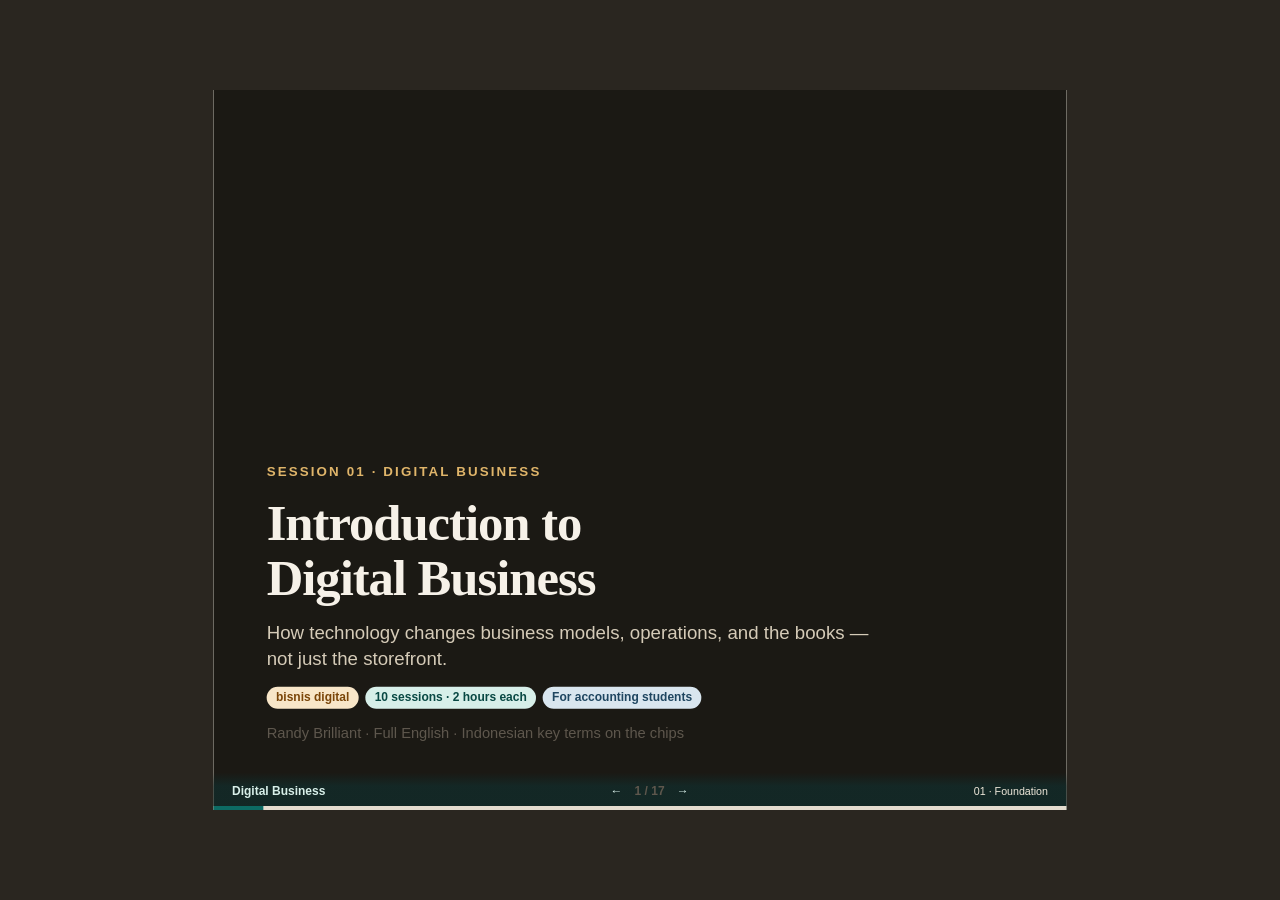
==== sessions/01.html @ 6e8f0477 "Add remaining course decks for sessions 01-02 and 04-10 Complete 15–17 slide decks with accounting a" ====
<!DOCTYPE html>
<html lang="en">
<head>
  <meta charset="utf-8">
  <meta name="viewport" content="width=device-width, initial-scale=1">
  <title>Session 01 — Introduction to Digital Business</title>
  <link rel="icon" href="../assets/img/mark.svg" type="image/svg+xml">
  <link rel="stylesheet" href="../assets/css/deck.css">
</head>
<body class="deck-body" data-deck-title="Session 01 — Introduction">
  <div class="viewport">
    <div class="stage" role="main">

      <section class="slide slide-title ink is-active" id="slide-1">
        <div class="slide-inner">
          <p class="kicker">Session 01 · Digital Business</p>
          <h1>Introduction to<br>Digital Business</h1>
          <p class="lede">How technology changes business models, operations, and the books — not just the storefront.</p>
          <div class="chips">
            <span class="chip amber">bisnis digital</span>
            <span class="chip">10 sessions · 2 hours each</span>
            <span class="chip navy">For accounting students</span>
          </div>
          <p class="meta">Randy Brilliant · Full English · Indonesian key terms on the chips</p>
        </div>
        <aside class="notes">Open by asking who already helps a family shop with Shopee or QRIS. This course is not a coding class. We will keep asking: what is the journal, the tax file, the control? Five agenda topics this time — the old deck promised five and taught two.</aside>
      </section>

      <section class="slide" id="slide-2">
        <div class="slide-inner">
          <p class="kicker">Agenda · all five topics</p>
          <h2>What we will actually cover</h2>
          <div class="agenda">
            <div class="agenda-item"><span class="n">01</span><div><h3>What is digital business?</h3><p>More than a website: how value is created, delivered, and captured.</p></div></div>
            <div class="agenda-item"><span class="n">02</span><div><h3>Transformation framework</h3><p>People, process, technology, data — and where pembukuan sits.</p></div></div>
            <div class="agenda-item"><span class="n">03</span><div><h3>Traditional vs digital</h3><p>Marketing, sales, payment, records, customers, scale.</p></div></div>
            <div class="agenda-item"><span class="n">04</span><div><h3>The digital ecosystem</h3><p>Platforms, payments, logistics, cloud accounting, tax rails.</p></div></div>
            <div class="agenda-item"><span class="n">05</span><div><h3>Indonesia cases</h3><p>Updated ownership and IPO facts — no stale 2024 labels.</p></div></div>
            <div class="agenda-item"><span class="n">06</span><div><h3>Studio</h3><p><span class="timer-hint">15 min</span> Walk three Medan businesses: digital, hybrid, analog.</p></div></div>
          </div>
        </div>
        <aside class="notes">Point at the five promised topics. Studio is 15 minutes near the end. Learning outcome: define digital business in one sentence a partner at a KAP would accept.</aside>
      </section>

      <section class="slide" id="slide-3">
        <div class="slide-inner">
          <p class="kicker">01 · Definition</p>
          <h2>What is digital business?</h2>
          <p class="lede">Any organisation that uses digital technologies as core infrastructure to create, deliver, and capture value — not as a brochure on the side.</p>
          <div class="grid grid-2">
            <div class="card"><p class="label">It is</p><ul class="list"><li>Internet and platforms as the operating system</li><li>Data used to decide, not only to decorate a report</li><li>Processes that can run without a person retyping them</li><li>Reach that is not limited by one street</li></ul></div>
            <div class="card"><p class="label">It is not</p><ul class="list"><li>A Facebook page bolted onto an analog shop</li><li>Buying software and never changing the process</li><li>Moving paper PDFs into a shared drive</li><li>A cost centre IT “handles later”</li></ul></div>
          </div>
        </div>
        <aside class="notes">Have a student try a definition. Kill ‘we have Wi-Fi so we are digital’. Create / deliver / capture is the strategy sentence they will reuse in Session 08.</aside>
      </section>

      <section class="slide" id="slide-4">
        <div class="slide-inner">
          <p class="kicker">01 · Accounting view</p>
          <h2>The same firm, a different ledger</h2>
          <div class="grid grid-3">
            <div class="card"><p class="label">Revenue</p><h3>When is it earned?</h3><p>Marketplace payouts, vouchers, delivery fees, gift cards. PSAK 72 will haunt Sessions 02 and 08.</p></div>
            <div class="card"><p class="label">Cost</p><h3>What is the real take-rate?</h3><p>Ads, MDR, commission, free shipping you actually fund, returns.</p></div>
            <div class="card"><p class="label">Control</p><h3>Who can change the number?</h3><p>Admin rights on Shopee, Jurnal, and the bank app are an internal-control topic.</p></div>
          </div>
          <div class="chips">
            <span class="chip">PSAK 72</span>
            <span class="chip amber">pembukuan</span>
            <span class="chip navy">pengendalian internal</span>
            <span class="chip">MDR</span>
          </div>
        </div>
        <aside class="notes">This is why the course sits in an accounting programme. Digital business without controls is just a faster way to lose cash.</aside>
      </section>

      <section class="slide" id="slide-5">
        <div class="slide-inner">
          <p class="kicker">02 · Framework</p>
          <h2>Four levers of transformation</h2>
          <div class="grid grid-4">
            <div class="card"><p class="label">People</p><h3>Who works how</h3><p>Owner, barista, admin, accountant. New roles: community, ads, reconciliation.</p></div>
            <div class="card"><p class="label">Process</p><h3>Order to cash</h3><p>From “write it in a book” to order → pick → pay → settle → recognise.</p></div>
            <div class="card"><p class="label">Technology</p><h3>The stack</h3><p>WhatsApp, marketplace, QRIS, cloud books (Jurnal, Accurate), POS.</p></div>
            <div class="card"><p class="label">Data</p><h3>Evidence</h3><p>Sales by SKU, unpaid settlements, ad spend, tax invoices in Coretax.</p></div>
          </div>
          <div class="callout">If you change only technology, you have bought software. Transformation is when the other three levers move with it.</div>
        </div>
        <aside class="notes">Draw a 2×2 if the room is sleepy. Order-to-cash is the process they already know from intro accounting. Coretax is DJP’s core tax system — e-Faktur now lives there, not as a forever-separate app.</aside>
      </section>

      <section class="slide" id="slide-6">
        <div class="slide-inner">
          <p class="kicker">02 · Where finance sits</p>
          <h2>Cloud accounting is not optional décor</h2>
          <div class="grid grid-2">
            <div class="card">
              <p class="label">Order-to-cash</p>
              <p>Marketplace or QRIS sale → settlement file → bank → revenue and fees. Someone must match all four.</p>
            </div>
            <div class="card">
              <p class="label">Procure-to-pay</p>
              <p>Supplier on WhatsApp → PO or chat trail → goods in → e-Faktur masukan → payment. Missing any step and PPN credit dies.</p>
            </div>
          </div>
          <div class="chips">
            <span class="chip">Jurnal</span>
            <span class="chip">Accurate</span>
            <span class="chip amber">e-Faktur</span>
            <span class="chip navy">Coretax DJP</span>
            <span class="chip">rekonsiliasi</span>
          </div>
        </div>
        <aside class="notes">Name Jurnal and Accurate as the local cloud-accounting pair students will meet at internships. Do not demo logins — classroom Wi-Fi. Stress matching settlement files.</aside>
      </section>

      <section class="slide" id="slide-7">
        <div class="slide-inner">
          <p class="kicker">03 · Comparison</p>
          <h2>Traditional vs digital operations</h2>
          <table class="data">
            <thead>
              <tr><th></th><th>Traditional</th><th>Digital</th></tr>
            </thead>
            <tbody>
              <tr><td>Marketing</td><td>Brochures, radio, outdoor</td><td>Targeted ads, content, search</td></tr>
              <tr><td>Sales</td><td>One counter, one city</td><td>Marketplace, social commerce, D2C site</td></tr>
              <tr><td>Payment</td><td>Cash, transfer, maybe ED</td><td>QRIS, e-wallet, VA, BNPL, cards</td></tr>
              <tr><td>Records</td><td>Buku kas, delayed close</td><td>POS + cloud books, daily close</td></tr>
              <tr><td>Customer</td><td>Walk-in, memory</td><td>CRM, reviews, broadcast lists</td></tr>
              <tr><td>Scale</td><td>Limited by floor space</td><td>Limited by operations and cash</td></tr>
            </tbody>
          </table>
        </div>
        <aside class="notes">Last row is the trap: digital scale is not infinite. Warehouses, returns, and working capital still exist. Accountants get paid to say that out loud.</aside>
      </section>

      <section class="slide" id="slide-8">
        <div class="slide-inner">
          <p class="kicker">04 · Ecosystem</p>
          <h2>The stack around an Indonesian firm</h2>
          <div class="grid grid-3">
            <div class="card"><p class="label">Demand</p><p>Search, social, marketplaces, WhatsApp. Shopee, Tokopedia (TikTok-controlled), TikTok Shop, Instagram.</p></div>
            <div class="card"><p class="label">Fulfilment</p><p>JNE, SiCepat, GoSend, in-house ojek. Late delivery is a refund and a review.</p></div>
            <div class="card"><p class="label">Money</p><p>QRIS, GoPay, OVO, Dana, ShopeePay, VA, Midtrans / Xendit.</p></div>
            <div class="card"><p class="label">Books</p><p>Jurnal, Accurate, spreadsheet plus bank. The spreadsheet is a system until it is not.</p></div>
            <div class="card"><p class="label">Tax</p><p>Coretax DJP, e-Faktur, e-Bupot, PPN and PPh on marketplace activity.</p></div>
            <div class="card"><p class="label">Trust</p><p>Reviews, ODOL-free claims, original-goods badges — and the audit trail behind them.</p></div>
          </div>
        </div>
        <aside class="notes">Tokopedia: TikTok completed a deal for 75.01% on 31 Jan 2024; GoTo kept 24.99% (Reuters / GoTo disclosure). Say it once; Session 02 repeats it.</aside>
      </section>

      <section class="slide" id="slide-9">
        <div class="slide-inner">
          <p class="kicker">05 · Indonesia</p>
          <h2>Facts we will keep honest</h2>
          <table class="data">
            <thead>
              <tr><th>Claim you may have heard</th><th>What we will say instead</th></tr>
            </thead>
            <tbody>
              <tr><td>Tokopedia is a GoTo company</td><td>TikTok / ByteDance has been the controlling shareholder since early 2024; GoTo is a minority holder.</td></tr>
              <tr><td>Bukalapak is a top physical marketplace</td><td>It closed physical-goods marketplace operations in early 2025 and leaned into virtual products and Mitra.</td></tr>
              <tr><td>Bukalapak was the first tech firm on IDX</td><td>It was the first Indonesian <em>unicorn</em> to IPO on IDX (Aug 2021) — not the first technology listing.</td></tr>
              <tr><td>Only 13% of SMEs are digital</td><td>That figure is stale. Digital presence is now widespread; depth of use (books, tax, margin) is the real gap.</td></tr>
            </tbody>
          </table>
          <p class="source">Sources: Reuters 31 Jan 2024 (Tokopedia); Reuters / Jakarta Post Jan 2025 (Bukalapak marketplace); IDX / contemporary IPO coverage 2021 (BUKA as first unicorn listing).</p>
        </div>
        <aside class="notes">This slide is the honesty contract for the course. If a number cannot be sourced, we drop it. 13% SME stat is retired. Mitra ‘30 million’ is retired — last widely published company figure was far lower and dated.</aside>
      </section>

      <section class="slide" id="slide-10">
        <div class="slide-inner">
          <p class="kicker">05 · Cases</p>
          <h2>Three shapes of “gone digital”</h2>
          <div class="grid grid-3">
            <div class="card"><p class="label">Platform native</p><h3>Shopee / TikTok Shop seller</h3><p>Demand lives on someone else’s app. Your P&amp;L is GMV minus take-rate, ads, and returns.</p></div>
            <div class="card"><p class="label">Hybrid UMKM</p><h3>Warung + QRIS + WA</h3><p>Still a physical room. Digital is payment, catalogue, and a broadcast list. Books often lag.</p></div>
            <div class="card"><p class="label">Digital product</p><h3>Course, SaaS, voucher</h3><p>No warehouse. Revenue recognition and refunds become the hard problem.</p></div>
          </div>
          <div class="callout amber">Kopi Kenangan and Erigo are useful stories of scale. We will not recite unverified revenue or valuation figures in this room.</div>
        </div>
        <aside class="notes">Old deck quoted Erigo Rp 300B and Kopi Kenangan as a $1B unicorn without sources we trust for 2026. Directional stories only.</aside>
      </section>

      <section class="slide" id="slide-11">
        <div class="slide-inner">
          <p class="kicker">Worked example</p>
          <h2>Warung Sari, Helvetia</h2>
          <p class="lede">Fictional neighbourhood shop. Cash tin last year. This year: QRIS, WhatsApp catalogue, one Shopee listing for parcels.</p>
          <div class="grid grid-2">
            <div class="card">
              <p class="label">What changed</p>
              <ul class="list">
                <li>Sales no longer equal cash in the tin</li>
                <li>QRIS settles T+1 / T+2, minus MDR</li>
                <li>Shopee pays net of commission and ads</li>
                <li>The owner still buys stock in cash at the pasar</li>
              </ul>
            </div>
            <div class="card">
              <p class="label">What the student must build</p>
              <ul class="list">
                <li>A daily sales journal that is not “cash received”</li>
                <li>A receivable for unsettled QRIS and Shopee</li>
                <li>Fee accounts, not netted silently into sales</li>
                <li>A closing habit: bank + platform + buku</li>
              </ul>
            </div>
          </div>
        </div>
        <aside class="notes">Teaching fiction. Helvetia is a real Medan district so it feels local. This example returns in Sessions 06 and 09.</aside>
      </section>

      <section class="slide" id="slide-12">
        <div class="slide-inner">
          <p class="kicker">Chart of accounts sketch</p>
          <h2>New lines a digital UMKM needs</h2>
          <table class="data">
            <thead>
              <tr><th>Account</th><th>Why it appears</th></tr>
            </thead>
            <tbody>
              <tr><td>Marketplace receivable</td><td>Sales that have not settled</td></tr>
              <tr><td>QRIS / e-wallet receivable</td><td>Same idea, different rail</td></tr>
              <tr><td>Platform commission expense</td><td>Take-rate you can audit</td></tr>
              <tr><td>Payment MDR / gateway fee</td><td>QRIS and Midtrans are not free</td></tr>
              <tr><td>Advertising &amp; boost</td><td>Shopee Ads, Meta, Google</td></tr>
              <tr><td>Prepaid ad credit</td><td>Top-ups not yet served</td></tr>
              <tr><td>Customer refunds / returns</td><td>Contra-revenue or expense — pick a policy</td></tr>
            </tbody>
          </table>
        </div>
        <aside class="notes">They do not need a full COA. They need to stop stuffing everything into ‘lain-lain’. Policy for refunds: be consistent.</aside>
      </section>

      <section class="slide" id="slide-13">
        <div class="slide-inner">
          <p class="kicker">Risks you will meet</p>
          <h2>Cyber, fraud, and fat-finger admin</h2>
          <div class="grid grid-3">
            <div class="card"><p class="label">Access</p><p>One owner password on Shopee, bank, and Gmail. A staffer leaves and still has OTP.</p></div>
            <div class="card"><p class="label">Fraud</p><p>Fake buyer, ATO on the ads account, supplier who never ships. Digital fraud is still fraud.</p></div>
            <div class="card"><p class="label">Tax</p><p>Marketplace withholding does not mean the seller’s PPh/PPN file is done.</p></div>
          </div>
          <div class="callout">Internal control for a two-person shop: separate the person who posts the listing from the person who can withdraw to a personal account, if you can. If you cannot, review the bank every day.</div>
        </div>
        <aside class="notes">Keep it concrete. OTP sharing is the case they recognise. Preview Session 05 fraud analytics without promising software.</aside>
      </section>

      <section class="slide" id="slide-14">
        <div class="slide-inner">
          <p class="kicker">Studio</p>
          <h2>Three shops on one street</h2>
          <p><span class="timer-hint">15 minutes · pairs</span></p>
          <div class="grid grid-3">
            <div class="card"><p class="label">A · Analog</p><p>Cash only, no listing, books in a notebook. What digital step would you force first — and what account appears?</p></div>
            <div class="card"><p class="label">B · Hybrid</p><p>QRIS + WhatsApp, no marketplace. Where does revenue recognition go wrong at month-end?</p></div>
            <div class="card"><p class="label">C · Platform</p><p>Sells only on Shopee. What number on the seller dashboard is not revenue?</p></div>
          </div>
          <div class="callout amber">Write six lines per shop. We will hear three pairs, ninety seconds each.</div>
        </div>
        <aside class="notes">Timer visible. Ban generic ‘they should use social media’. Demand an account name. Hear analog, hybrid, platform — one each.</aside>
      </section>

      <section class="slide" id="slide-15">
        <div class="slide-inner">
          <p class="kicker">Quick check</p>
          <h2>Which statement is true?</h2>
          <div class="grid grid-2">
            <div class="card"><p class="label">A</p><p>A business is digital once it has a website, even if orders are only taken on paper.</p></div>
            <div class="card"><p class="label">B</p><p>Digital business uses technology as core infrastructure to create, deliver, and capture value.</p></div>
            <div class="card"><p class="label">C</p><p>Marketplace GMV is always the seller’s revenue under PSAK 72.</p></div>
            <div class="card"><p class="label">D</p><p>QRIS is legally mandatory for every Indonesian merchant, including a cash-only warung.</p></div>
          </div>
          <p class="source">Correct: B. C is false (principal vs agent). D overstates the rule — QRIS is the national standard for QR payments, not a duty for every stall to accept QR.</p>
        </div>
        <aside class="notes">Hands up. Then reveal B. Park C for Session 02 and D for Session 06 so they stay hungry.</aside>
      </section>

      <section class="slide" id="slide-16">
        <div class="slide-inner">
          <p class="kicker">Recap</p>
          <h2>Keep these four</h2>
          <div class="grid grid-2">
            <div class="card"><p class="label">01</p><h3>Digital = core, not channel</h3><p>If the process and the books do not change, you bought a tool.</p></div>
            <div class="card"><p class="label">02</p><h3>Four levers</h3><p>People, process, technology, data. Finance lives in all four.</p></div>
            <div class="card"><p class="label">03</p><h3>Ecosystem is a stack</h3><p>Demand, fulfilment, money, books, tax. Fees hide between them.</p></div>
            <div class="card"><p class="label">04</p><h3>Facts age</h3><p>Ownership, listings, and SME stats move. We will source or drop them.</p></div>
          </div>
        </div>
        <aside class="notes">Tight close. Assignment next.</aside>
      </section>

      <section class="slide" id="slide-17">
        <div class="slide-inner">
          <p class="kicker">Take home</p>
          <h2>Assignment</h2>
          <div class="card">
            <p>Walk three real businesses in Medan (or your hometown). One mostly analog, one hybrid, one clearly digital. One page table:</p>
            <ul class="list">
              <li>How they get customers, take payment, and keep records</li>
              <li>Which of the four levers has moved — and which has not</li>
              <li>Two new ledger accounts you would add if you were their bookkeeper</li>
              <li>One risk (access, fraud, or tax) you would put in a management letter</li>
            </ul>
          </div>
          <div class="callout amber">Next — <strong>Session 02 E-Commerce Models &amp; Platforms</strong>: B2C to D2C, how platforms earn, Indonesia’s map with current ownership, and PSAK 72 gross vs net.</div>
        </div>
        <aside class="notes">Due next meeting. No need for interviews if observation is enough. Dismiss.</aside>
      </section>

      <footer class="chrome">
        <a href="../index.html">Digital Business</a>
        <div class="chrome-mid">
          <button type="button" data-prev aria-label="Previous slide">←</button>
          <span data-counter>1 / 17</span>
          <button type="button" data-next aria-label="Next slide">→</button>
        </div>
        <span>01 · Foundation</span>
      </footer>
      <div class="progress" aria-hidden="true"><span></span></div>
    </div>
  </div>

  <div class="help" role="dialog" aria-label="Keyboard shortcuts">
    <div class="help-card">
      <h2>Shortcuts</h2>
      <table>
        <tr><td>← → Space</td><td>Previous / next</td></tr>
        <tr><td>Home / End</td><td>First / last slide</td></tr>
        <tr><td>O</td><td>Overview grid</td></tr>
        <tr><td>F</td><td>Fullscreen</td></tr>
        <tr><td>S</td><td>Presenter notes + timer</td></tr>
        <tr><td>?</td><td>This help</td></tr>
      </table>
    </div>
  </div>
  <script src="../assets/js/engine.js"></script>
</body>
</html>
---- assets/css/deck.css ----
@font-face {
  font-family: "Source Serif 4";
  font-style: normal;
  font-weight: 400 700;
  font-display: swap;
  src: url("../fonts/source-serif-4-latin-ext.woff2") format("woff2");
  unicode-range: U+0100-02BA, U+02BD-02C5, U+02C7-02CC, U+02CE-02D7, U+02DD-02FF, U+0304, U+0308, U+0329, U+1D00-1DBF, U+1E00-1E9F, U+1EF2-1EFF, U+2020, U+20A0-20AB, U+20AD-20C0, U+2113, U+2C60-2C7F, U+A720-A7FF;
}
@font-face {
  font-family: "Source Serif 4";
  font-style: normal;
  font-weight: 400 700;
  font-display: swap;
  src: url("../fonts/source-serif-4-latin.woff2") format("woff2");
  unicode-range: U+0000-00FF, U+0131, U+0152-0153, U+02BB-02BC, U+02C6, U+02DA, U+02DC, U+0304, U+0308, U+0329, U+2000-206F, U+20AC, U+2122, U+2191, U+2193, U+2212, U+2215, U+FEFF, U+FFFD;
}
@font-face {
  font-family: "Source Sans 3";
  font-style: normal;
  font-weight: 400 700;
  font-display: swap;
  src: url("../fonts/source-sans-3-latin-ext.woff2") format("woff2");
  unicode-range: U+0100-02BA, U+02BD-02C5, U+02C7-02CC, U+02CE-02D7, U+02DD-02FF, U+0304, U+0308, U+0329, U+1D00-1DBF, U+1E00-1E9F, U+1EF2-1EFF, U+2020, U+20A0-20AB, U+20AD-20C0, U+2113, U+2C60-2C7F, U+A720-A7FF;
}
@font-face {
  font-family: "Source Sans 3";
  font-style: normal;
  font-weight: 400 700;
  font-display: swap;
  src: url("../fonts/source-sans-3-latin.woff2") format("woff2");
  unicode-range: U+0000-00FF, U+0131, U+0152-0153, U+02BB-02BC, U+02C6, U+02DA, U+02DC, U+0304, U+0308, U+0329, U+2000-206F, U+20AC, U+2122, U+2191, U+2193, U+2212, U+2215, U+FEFF, U+FFFD;
}
@font-face {
  font-family: "Source Sans 3";
  font-style: italic;
  font-weight: 400;
  font-display: swap;
  src: url("../fonts/source-sans-3-italic-latin.woff2") format("woff2");
}

:root {
  --ink: #1b1914;
  --ink-soft: #3f3a33;
  --muted: #5e574d;
  --paper: #f4efe6;
  --cream: #fffaf2;
  --card: #ffffff;
  --line: #ddd4c6;
  --teal: #0d6b64;
  --teal-deep: #084843;
  --teal-soft: #d7efe9;
  --amber: #b86a10;
  --amber-soft: #f8e6c8;
  --brick: #a43d2e;
  --brick-soft: #f6ddd6;
  --navy: #1f4660;
  --navy-soft: #d9e6ef;
  --stage-w: 1920px;
  --stage-h: 1080px;
  --pad-x: 80px;
  --pad-y: 56px;
  --radius: 18px;
  --shadow: 0 10px 30px rgba(27, 25, 20, 0.06);
}

* { box-sizing: border-box; margin: 0; padding: 0; }

html, body {
  height: 100%;
}

body.deck-body {
  background: #2a2620;
  color: var(--ink);
  font-family: "Source Sans 3", "Segoe UI", sans-serif;
  overflow: hidden;
}

/* ===== Stage scaling (reveal.js-style) ===== */
.viewport {
  position: fixed;
  inset: 0;
  display: flex;
  align-items: center;
  justify-content: center;
  background: #2a2620;
}

.stage {
  width: var(--stage-w);
  height: var(--stage-h);
  position: relative;
  background: var(--paper);
  overflow: hidden;
  transform-origin: center center;
}

.slide {
  position: absolute;
  inset: 0;
  display: none;
  overflow: hidden;
  background: var(--paper);
}

.slide.is-active {
  display: flex;
  flex-direction: column;
}

.slide-inner {
  flex: 1;
  min-height: 0;
  padding: var(--pad-y) var(--pad-x) 72px;
  display: flex;
  flex-direction: column;
  gap: 22px;
}

.slide.dark {
  background: #132826;
  color: #f6f1e8;
}
.slide.dark .kicker { color: #8ed8cf; }
.slide.dark .muted,
.slide.dark .lede { color: #d6cfc2; }
.slide.dark .card {
  background: #1c3a36;
  border-color: #2d544e;
  color: #f6f1e8;
}
.slide.ink {
  background: #1b1914;
  color: #f6f1e8;
}
.slide.ink .kicker { color: #e0b56a; }
.slide.ink .lede { color: #d5cbb8; }

/* ===== Type ===== */
.kicker {
  font-size: 20px;
  font-weight: 700;
  letter-spacing: 0.16em;
  text-transform: uppercase;
  color: var(--teal);
}

h1, .display {
  font-family: "Source Serif 4", Georgia, serif;
  font-weight: 600;
  font-size: 76px;
  line-height: 1.08;
  letter-spacing: -0.02em;
}

h2 {
  font-family: "Source Serif 4", Georgia, serif;
  font-weight: 600;
  font-size: 50px;
  line-height: 1.12;
  letter-spacing: -0.02em;
}

h3 {
  font-family: "Source Serif 4", Georgia, serif;
  font-weight: 600;
  font-size: 30px;
  line-height: 1.2;
}

.lede {
  font-size: 28px;
  line-height: 1.4;
  color: var(--ink-soft);
  max-width: 58ch;
}

p, li, td, th, .body {
  font-size: 26px;
  line-height: 1.38;
}

.small, .source, .hint {
  font-size: 18px;
  line-height: 1.35;
  color: var(--muted);
}

em { font-style: italic; }
strong { font-weight: 700; }

/* ===== Chrome ===== */
.chrome {
  position: absolute;
  left: 0;
  right: 0;
  bottom: 0;
  height: 56px;
  padding: 0 28px;
  display: flex;
  align-items: center;
  justify-content: space-between;
  background: linear-gradient(180deg, transparent, rgba(244, 239, 230, 0.96) 36%);
  z-index: 5;
  pointer-events: none;
}

.slide.dark ~ .chrome,
.stage:has(.slide.dark.is-active) .chrome,
.stage:has(.slide.ink.is-active) .chrome {
  background: linear-gradient(180deg, transparent, rgba(19, 40, 38, 0.96) 36%);
  color: #efe8da;
}

.chrome a,
.chrome button {
  pointer-events: auto;
  font: inherit;
  font-size: 18px;
  font-weight: 600;
  color: var(--teal-deep);
  background: none;
  border: 0;
  cursor: pointer;
  text-decoration: none;
}

.stage:has(.slide.dark.is-active) .chrome a,
.stage:has(.slide.dark.is-active) .chrome button,
.stage:has(.slide.ink.is-active) .chrome a,
.stage:has(.slide.ink.is-active) .chrome button {
  color: #d8efe9;
}

.chrome-mid {
  display: flex;
  align-items: center;
  gap: 18px;
  font-size: 18px;
  font-weight: 600;
  color: var(--muted);
}

.progress {
  position: absolute;
  left: 0;
  right: 0;
  bottom: 0;
  height: 6px;
  background: #e4dccf;
  z-index: 6;
}

.progress > span {
  display: block;
  height: 100%;
  width: 0;
  background: var(--teal);
}

/* ===== Common UI ===== */
.chips {
  display: flex;
  flex-wrap: wrap;
  gap: 10px;
}

.chip {
  display: inline-flex;
  align-items: center;
  gap: 8px;
  padding: 6px 14px;
  border-radius: 999px;
  background: var(--teal-soft);
  color: var(--teal-deep);
  font-size: 18px;
  font-weight: 600;
}

.chip.amber { background: var(--amber-soft); color: #7a4508; }
.chip.brick { background: var(--brick-soft); color: #7a2a1f; }
.chip.navy { background: var(--navy-soft); color: var(--navy); }

.row {
  display: flex;
  gap: 24px;
  min-height: 0;
  flex: 1;
}

.col {
  flex: 1;
  min-width: 0;
  display: flex;
  flex-direction: column;
  gap: 16px;
}

.grid {
  display: grid;
  gap: 18px;
  min-height: 0;
  flex: 1;
}

.grid-2 { grid-template-columns: 1fr 1fr; }
.grid-3 { grid-template-columns: 1fr 1fr 1fr; }
.grid-4 { grid-template-columns: 1fr 1fr 1fr 1fr; }

.card {
  background: var(--card);
  border: 1px solid var(--line);
  border-radius: var(--radius);
  padding: 22px 24px;
  box-shadow: var(--shadow);
  min-height: 0;
}

.card .label {
  font-size: 16px;
  font-weight: 700;
  letter-spacing: 0.12em;
  text-transform: uppercase;
  color: var(--teal);
  margin-bottom: 8px;
}

.stat {
  background: var(--card);
  border: 1px solid var(--line);
  border-radius: var(--radius);
  padding: 20px 22px;
}

.stat .num {
  font-family: "Source Serif 4", Georgia, serif;
  font-size: 44px;
  font-weight: 600;
  line-height: 1;
  color: var(--teal-deep);
}

.stat .cap {
  margin-top: 8px;
  font-size: 20px;
  color: var(--ink-soft);
}

.callout {
  background: var(--teal-soft);
  border-left: 8px solid var(--teal);
  border-radius: 12px;
  padding: 18px 22px;
  font-size: 24px;
  line-height: 1.35;
}

.callout.amber {
  background: var(--amber-soft);
  border-left-color: var(--amber);
}

.callout.brick {
  background: var(--brick-soft);
  border-left-color: var(--brick);
}

.list {
  display: flex;
  flex-direction: column;
  gap: 12px;
}

.list li {
  list-style: none;
  padding-left: 28px;
  position: relative;
}

.list li::before {
  content: "";
  position: absolute;
  left: 0;
  top: 0.55em;
  width: 12px;
  height: 12px;
  border-radius: 50%;
  background: var(--teal);
}

table.data {
  width: 100%;
  border-collapse: collapse;
  background: var(--card);
  border-radius: var(--radius);
  overflow: hidden;
  border: 1px solid var(--line);
}

table.data th,
table.data td {
  text-align: left;
  padding: 14px 18px;
  border-bottom: 1px solid var(--line);
  vertical-align: top;
}

table.data th {
  background: #ece4d6;
  font-size: 20px;
  font-weight: 700;
  letter-spacing: 0.04em;
  text-transform: uppercase;
  color: var(--ink-soft);
}

table.data tr:last-child td { border-bottom: 0; }
table.data td.num,
table.data th.num { text-align: right; font-variant-numeric: tabular-nums; }

.agenda {
  display: grid;
  grid-template-columns: 1fr 1fr;
  gap: 16px 28px;
  flex: 1;
}

.agenda-item {
  display: grid;
  grid-template-columns: 72px 1fr;
  gap: 16px;
  align-items: start;
  background: var(--card);
  border: 1px solid var(--line);
  border-radius: var(--radius);
  padding: 18px 20px;
}

.agenda-item .n {
  font-family: "Source Serif 4", Georgia, serif;
  font-size: 36px;
  font-weight: 600;
  color: var(--teal);
  line-height: 1;
}

/* Funnel: Awareness is the WIDE top */
.funnel {
  display: flex;
  flex-direction: column;
  align-items: center;
  justify-content: center;
  gap: 10px;
  flex: 1;
}

.funnel-band {
  display: flex;
  align-items: center;
  justify-content: center;
  height: 86px;
  color: #fff;
  font-weight: 700;
  font-size: 24px;
  letter-spacing: 0.06em;
  text-transform: uppercase;
  clip-path: polygon(6% 0, 94% 0, 88% 100%, 12% 100%);
}

.funnel-band.w1 { width: 92%; background: #1a7a72; clip-path: polygon(2% 0, 98% 0, 90% 100%, 10% 100%); }
.funnel-band.w2 { width: 78%; background: #1f6280; clip-path: polygon(5% 0, 95% 0, 88% 100%, 12% 100%); }
.funnel-band.w3 { width: 64%; background: #c47b17; clip-path: polygon(6% 0, 94% 0, 86% 100%, 14% 100%); }
.funnel-band.w4 { width: 50%; background: #8a4f2c; clip-path: polygon(8% 0, 92% 0, 82% 100%, 18% 100%); }
.funnel-band.w5 { width: 36%; background: #8d3328; clip-path: polygon(10% 0, 90% 0, 78% 100%, 22% 100%); }

.stage-list {
  display: flex;
  flex-direction: column;
  gap: 12px;
}

.stage-row {
  display: grid;
  grid-template-columns: 56px 1fr;
  gap: 14px;
  align-items: start;
}

.stage-row .dot {
  width: 48px;
  height: 48px;
  border-radius: 12px;
  display: flex;
  align-items: center;
  justify-content: center;
  color: #fff;
  font-weight: 700;
  font-size: 18px;
}

.formula {
  font-family: "Source Serif 4", Georgia, serif;
  font-size: 32px;
  background: var(--card);
  border: 1px solid var(--line);
  border-radius: 14px;
  padding: 16px 20px;
}

.timer-hint {
  display: inline-flex;
  align-items: center;
  gap: 8px;
  background: var(--amber-soft);
  color: #7a4508;
  font-weight: 700;
  font-size: 20px;
  padding: 8px 14px;
  border-radius: 999px;
}

.notes { display: none; }

/* Title slide */
.slide-title .slide-inner {
  justify-content: flex-end;
  padding-bottom: 100px;
}
.slide-title .meta {
  display: flex;
  gap: 28px;
  font-size: 22px;
  color: var(--muted);
}

/* Overview mode */
body.overview .viewport { overflow: auto; align-items: flex-start; }
body.overview .stage {
  transform: none !important;
  width: 100%;
  height: auto;
  display: grid;
  grid-template-columns: repeat(auto-fill, minmax(360px, 1fr));
  gap: 16px;
  padding: 24px;
  background: #2a2620;
}
body.overview .slide {
  position: relative;
  display: flex !important;
  width: 1920px;
  height: 1080px;
  transform: scale(0.1875);
  transform-origin: top left;
  margin: 0 0 -877.5px 0;
  cursor: pointer;
  outline: 3px solid transparent;
  box-shadow: 0 0 0 1px #4a4338;
}
body.overview .slide.is-active {
  outline-color: #e0b56a;
}
body.overview .chrome,
body.overview .progress { display: none; }

/* Help */
.help {
  display: none;
  position: fixed;
  inset: 0;
  background: rgba(27, 25, 20, 0.55);
  z-index: 20;
  align-items: center;
  justify-content: center;
}
.help.open { display: flex; }
.help-card {
  width: 720px;
  background: var(--cream);
  border-radius: 20px;
  padding: 36px 40px;
  box-shadow: 0 24px 60px rgba(0,0,0,.25);
}
.help-card h2 { font-size: 36px; margin-bottom: 16px; }
.help-card table { width: 100%; border-collapse: collapse; }
.help-card td { font-size: 22px; padding: 8px 0; border-bottom: 1px solid var(--line); }
.help-card td:first-child { font-weight: 700; width: 38%; }

/* ===== Hub ===== */
body.hub {
  background: var(--paper);
  color: var(--ink);
  font-family: "Source Sans 3", "Segoe UI", sans-serif;
  overflow: auto;
  min-height: 100%;
}

.hub-wrap {
  max-width: 1180px;
  margin: 0 auto;
  padding: 56px 28px 80px;
}

.hub-hero h1 {
  font-size: clamp(44px, 7vw, 72px);
  margin: 10px 0 16px;
}

.hub-hero .lede {
  font-size: 22px;
}

.hub-meta {
  display: flex;
  flex-wrap: wrap;
  gap: 10px;
  margin: 22px 0 40px;
}

.session-grid {
  display: grid;
  grid-template-columns: repeat(2, 1fr);
  gap: 16px;
}

.session-card {
  display: grid;
  grid-template-columns: 72px 1fr auto;
  gap: 16px;
  align-items: center;
  background: var(--card);
  border: 1px solid var(--line);
  border-radius: 16px;
  padding: 20px 22px;
  text-decoration: none;
  color: inherit;
  box-shadow: var(--shadow);
}

.session-card:hover {
  border-color: var(--teal);
  transform: translateY(-2px);
}

.session-card .num {
  font-family: "Source Serif 4", Georgia, serif;
  font-size: 36px;
  color: var(--teal);
}

.session-card h3 { font-size: 24px; }
.session-card p { font-size: 16px; color: var(--muted); margin-top: 4px; }
.session-card .go { color: var(--teal); font-weight: 700; }

.hub-foot {
  margin-top: 48px;
  color: var(--muted);
  font-size: 16px;
}

.keys {
  margin-top: 36px;
  background: var(--card);
  border: 1px solid var(--line);
  border-radius: 16px;
  padding: 22px 24px;
}

.keys h2 { font-size: 28px; margin-bottom: 10px; }
.keys p { font-size: 18px; color: var(--ink-soft); }

@media (max-width: 800px) {
  .session-grid { grid-template-columns: 1fr; }
  .session-card { grid-template-columns: 56px 1fr; }
  .session-card .go { display: none; }
}

/* ===== Print / PDF ===== */
@media print {
  @page { size: 13.333in 7.5in landscape; margin: 0; }
  body.deck-body {
    background: #fff !important;
    overflow: visible !important;
  }
  .viewport {
    position: static;
    display: block;
    background: #fff;
  }
  .stage {
    transform: none !important;
    width: 13.333in;
    height: auto;
    overflow: visible;
    background: transparent;
  }
  .slide {
    position: relative;
    display: flex !important;
    width: 13.333in;
    height: 7.5in;
    page-break-after: always;
    break-after: page;
    overflow: hidden;
  }
  .slide:last-child { page-break-after: auto; }
  .chrome, .progress, .help { display: none !important; }
  .slide-inner { padding-bottom: 40px; }
}
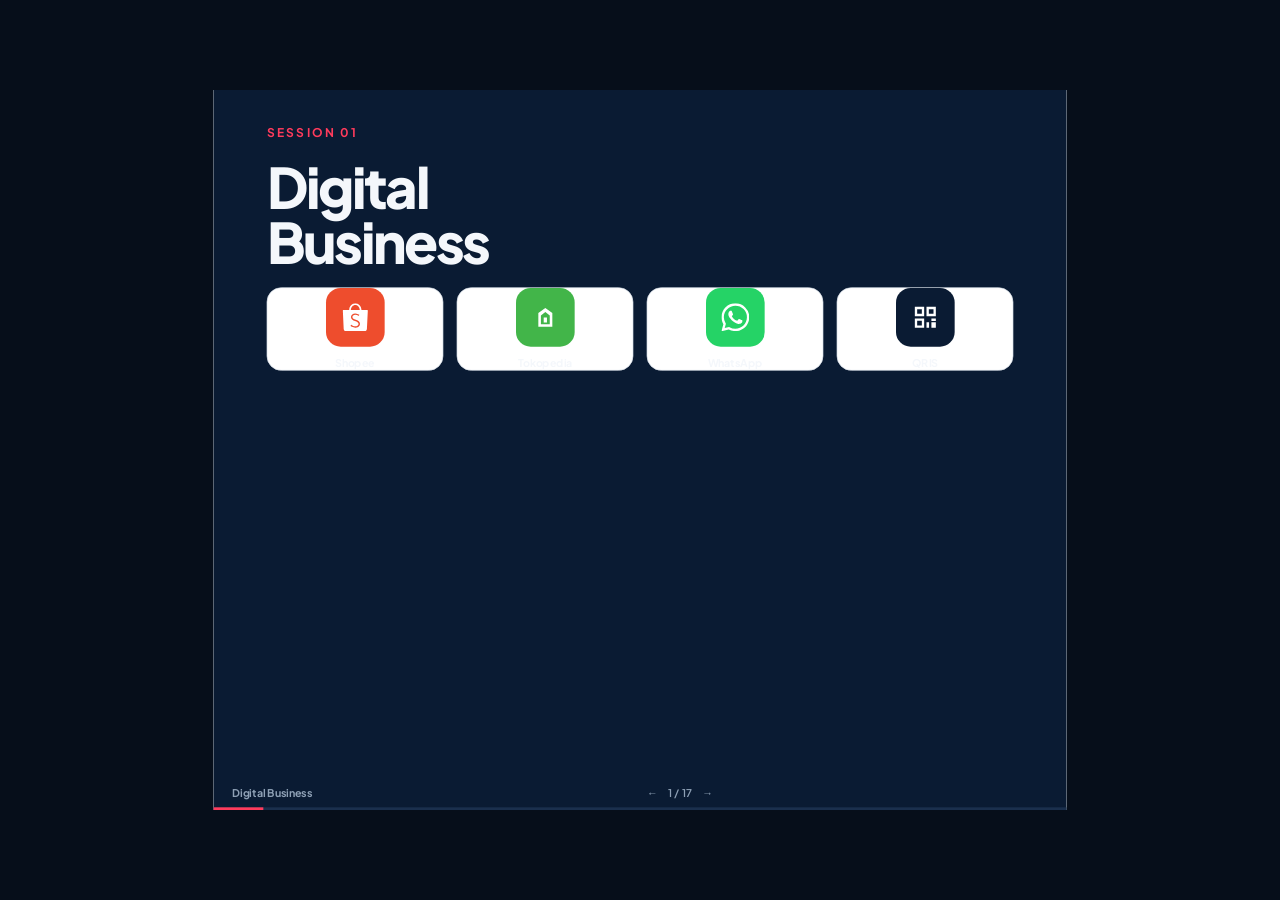
==== commit a34939c2: "Restyle sessions 01-02 and 04-10 to the infographic system Same navy palette, local logos, and short" ====
--- a/sessions/01.html
+++ b/sessions/01.html
@@ -10,33 +10,30 @@
 <body class="deck-body" data-deck-title="Session 01 — Introduction">
   <div class="viewport">
     <div class="stage" role="main">
-
       <section class="slide slide-title ink is-active" id="slide-1">
         <div class="slide-inner">
-          <p class="kicker">Session 01 · Digital Business</p>
-          <h1>Introduction to<br>Digital Business</h1>
-          <p class="lede">How technology changes business models, operations, and the books — not just the storefront.</p>
-          <div class="chips">
-            <span class="chip amber">bisnis digital</span>
-            <span class="chip">10 sessions · 2 hours each</span>
-            <span class="chip navy">For accounting students</span>
-          </div>
-          <p class="meta">Randy Brilliant · Full English · Indonesian key terms on the chips</p>
+          <p class="kicker">Session 01</p>
+          <h1>Digital<br>Business</h1>
+          <div class="grid g4" style="flex:0 0 auto">
+            <div class="logo-cell" style="background:#fff;border:1px solid var(--line);border-radius:22px;justify-content:center;gap:14px"><div class="brand shopee lg"><img src="../assets/brands/shopee.svg" alt="Shopee"></div><strong>Shopee</strong></div>
+            <div class="logo-cell" style="background:#fff;border:1px solid var(--line);border-radius:22px;justify-content:center;gap:14px"><div class="brand tokped lg"><img src="../assets/brands/tokopedia.svg" alt="Tokopedia"></div><strong>Tokopedia</strong></div>
+            <div class="logo-cell" style="background:#fff;border:1px solid var(--line);border-radius:22px;justify-content:center;gap:14px"><div class="brand wa lg"><img src="../assets/brands/whatsapp.svg" alt="WhatsApp"></div><strong>WhatsApp</strong></div>
+            <div class="logo-cell" style="background:#fff;border:1px solid var(--line);border-radius:22px;justify-content:center;gap:14px"><div class="brand qris lg"><img src="../assets/brands/qris.svg" alt="QRIS"></div><strong>QRIS</strong></div>
+          </div>
         </div>
         <aside class="notes">Open by asking who already helps a family shop with Shopee or QRIS. This course is not a coding class. We will keep asking: what is the journal, the tax file, the control? Five agenda topics this time — the old deck promised five and taught two.</aside>
       </section>
 
       <section class="slide" id="slide-2">
         <div class="slide-inner">
-          <p class="kicker">Agenda · all five topics</p>
-          <h2>What we will actually cover</h2>
-          <div class="agenda">
-            <div class="agenda-item"><span class="n">01</span><div><h3>What is digital business?</h3><p>More than a website: how value is created, delivered, and captured.</p></div></div>
-            <div class="agenda-item"><span class="n">02</span><div><h3>Transformation framework</h3><p>People, process, technology, data — and where pembukuan sits.</p></div></div>
-            <div class="agenda-item"><span class="n">03</span><div><h3>Traditional vs digital</h3><p>Marketing, sales, payment, records, customers, scale.</p></div></div>
-            <div class="agenda-item"><span class="n">04</span><div><h3>The digital ecosystem</h3><p>Platforms, payments, logistics, cloud accounting, tax rails.</p></div></div>
-            <div class="agenda-item"><span class="n">05</span><div><h3>Indonesia cases</h3><p>Updated ownership and IPO facts — no stale 2024 labels.</p></div></div>
-            <div class="agenda-item"><span class="n">06</span><div><h3>Studio</h3><p><span class="timer-hint">15 min</span> Walk three Medan businesses: digital, hybrid, analog.</p></div></div>
+          <h2>Today</h2>
+          <div class="grid g3 rows-fill">
+            <div class="ico-tile"><span class="glyph"><img class="ico-img" src="../assets/icons/building-2.svg" alt=""></span><strong>Definition</strong></div>
+            <div class="ico-tile"><span class="glyph blue"><img class="ico-img" src="../assets/icons/layers.svg" alt=""></span><strong>Four levers</strong><span>people · process · tech · data</span></div>
+            <div class="ico-tile"><span class="glyph accent"><img class="ico-img" src="../assets/icons/scale.svg" alt=""></span><strong>Traditional vs digital</strong></div>
+            <div class="ico-tile"><span class="glyph"><img class="ico-img" src="../assets/icons/globe.svg" alt=""></span><strong>Ecosystem</strong></div>
+            <div class="ico-tile"><span class="glyph amber"><img class="ico-img" src="../assets/icons/map-pin.svg" alt=""></span><strong>Indonesia facts</strong></div>
+            <div class="ico-tile"><span class="glyph"><img class="ico-img" src="../assets/icons/users.svg" alt=""></span><strong>Studio</strong></div>
           </div>
         </div>
         <aside class="notes">Point at the five promised topics. Studio is 15 minutes near the end. Learning outcome: define digital business in one sentence a partner at a KAP would accept.</aside>
@@ -44,12 +41,10 @@
 
       <section class="slide" id="slide-3">
         <div class="slide-inner">
-          <p class="kicker">01 · Definition</p>
-          <h2>What is digital business?</h2>
-          <p class="lede">Any organisation that uses digital technologies as core infrastructure to create, deliver, and capture value — not as a brochure on the side.</p>
-          <div class="grid grid-2">
-            <div class="card"><p class="label">It is</p><ul class="list"><li>Internet and platforms as the operating system</li><li>Data used to decide, not only to decorate a report</li><li>Processes that can run without a person retyping them</li><li>Reach that is not limited by one street</li></ul></div>
-            <div class="card"><p class="label">It is not</p><ul class="list"><li>A Facebook page bolted onto an analog shop</li><li>Buying software and never changing the process</li><li>Moving paper PDFs into a shared drive</li><li>A cost centre IT “handles later”</li></ul></div>
+          <h2>Digital business</h2>
+          <div class="grid g2 rows-fill">
+            <div class="ico-tile"><span class="glyph green"><img class="ico-img" src="../assets/icons/check.svg" alt=""></span><strong>Core infrastructure</strong><span>create · deliver · capture</span></div>
+            <div class="ico-tile"><span class="glyph accent"><img class="ico-img" src="../assets/icons/x.svg" alt=""></span><strong>Not a brochure</strong><span>Wi-Fi ≠ digital</span></div>
           </div>
         </div>
         <aside class="notes">Have a student try a definition. Kill ‘we have Wi-Fi so we are digital’. Create / deliver / capture is the strategy sentence they will reuse in Session 08.</aside>
@@ -57,238 +52,188 @@
 
       <section class="slide" id="slide-4">
         <div class="slide-inner">
-          <p class="kicker">01 · Accounting view</p>
-          <h2>The same firm, a different ledger</h2>
-          <div class="grid grid-3">
-            <div class="card"><p class="label">Revenue</p><h3>When is it earned?</h3><p>Marketplace payouts, vouchers, delivery fees, gift cards. PSAK 72 will haunt Sessions 02 and 08.</p></div>
-            <div class="card"><p class="label">Cost</p><h3>What is the real take-rate?</h3><p>Ads, MDR, commission, free shipping you actually fund, returns.</p></div>
-            <div class="card"><p class="label">Control</p><h3>Who can change the number?</h3><p>Admin rights on Shopee, Jurnal, and the bank app are an internal-control topic.</p></div>
-          </div>
-          <div class="chips">
-            <span class="chip">PSAK 72</span>
-            <span class="chip amber">pembukuan</span>
-            <span class="chip navy">pengendalian internal</span>
-            <span class="chip">MDR</span>
-          </div>
-        </div>
-        <aside class="notes">This is why the course sits in an accounting programme. Digital business without controls is just a faster way to lose cash.</aside>
+          <h2>Same firm, new ledger</h2>
+          <div class="grid g3 rows-fill">
+            <div class="ico-tile"><span class="glyph"><img class="ico-img" src="../assets/icons/circle-dollar-sign.svg" alt=""></span><strong>Revenue</strong><span>when earned? PSAK 72</span></div>
+            <div class="ico-tile"><span class="glyph amber"><img class="ico-img" src="../assets/icons/badge-percent.svg" alt=""></span><strong>Cost</strong><span>take-rate · MDR · ads</span></div>
+            <div class="ico-tile"><span class="glyph blue"><img class="ico-img" src="../assets/icons/shield-check.svg" alt=""></span><strong>Control</strong><span>who can change it?</span></div>
+          </div>
+        </div>
+        <aside class="notes">This is why the course sits in an accounting programme. Digital business without controls is just a faster way to lose cash. Marketplace payouts, vouchers, delivery fees — PSAK 72 will haunt Sessions 02 and 08. Admin rights on Shopee, Jurnal, and the bank app are internal control.</aside>
       </section>
 
       <section class="slide" id="slide-5">
         <div class="slide-inner">
-          <p class="kicker">02 · Framework</p>
-          <h2>Four levers of transformation</h2>
-          <div class="grid grid-4">
-            <div class="card"><p class="label">People</p><h3>Who works how</h3><p>Owner, barista, admin, accountant. New roles: community, ads, reconciliation.</p></div>
-            <div class="card"><p class="label">Process</p><h3>Order to cash</h3><p>From “write it in a book” to order → pick → pay → settle → recognise.</p></div>
-            <div class="card"><p class="label">Technology</p><h3>The stack</h3><p>WhatsApp, marketplace, QRIS, cloud books (Jurnal, Accurate), POS.</p></div>
-            <div class="card"><p class="label">Data</p><h3>Evidence</h3><p>Sales by SKU, unpaid settlements, ad spend, tax invoices in Coretax.</p></div>
-          </div>
-          <div class="callout">If you change only technology, you have bought software. Transformation is when the other three levers move with it.</div>
-        </div>
-        <aside class="notes">Draw a 2×2 if the room is sleepy. Order-to-cash is the process they already know from intro accounting. Coretax is DJP’s core tax system — e-Faktur now lives there, not as a forever-separate app.</aside>
+          <h2>Four levers</h2>
+          <div class="grid g4 rows-fill">
+            <div class="ico-tile"><span class="glyph"><img class="ico-img" src="../assets/icons/users.svg" alt=""></span><strong>People</strong></div>
+            <div class="ico-tile"><span class="glyph blue"><img class="ico-img" src="../assets/icons/repeat.svg" alt=""></span><strong>Process</strong><span>order → cash</span></div>
+            <div class="ico-tile"><span class="glyph accent"><img class="ico-img" src="../assets/icons/smartphone.svg" alt=""></span><strong>Technology</strong></div>
+            <div class="ico-tile"><span class="glyph green"><img class="ico-img" src="../assets/icons/database.svg" alt=""></span><strong>Data</strong></div>
+          </div>
+        </div>
+        <aside class="notes">If you change only technology, you have bought software. Transformation is when the other three levers move with it. Order-to-cash is the process they already know. Coretax is DJP’s core tax system — e-Faktur now lives there.</aside>
       </section>
 
       <section class="slide" id="slide-6">
         <div class="slide-inner">
-          <p class="kicker">02 · Where finance sits</p>
-          <h2>Cloud accounting is not optional décor</h2>
-          <div class="grid grid-2">
-            <div class="card">
-              <p class="label">Order-to-cash</p>
-              <p>Marketplace or QRIS sale → settlement file → bank → revenue and fees. Someone must match all four.</p>
-            </div>
-            <div class="card">
-              <p class="label">Procure-to-pay</p>
-              <p>Supplier on WhatsApp → PO or chat trail → goods in → e-Faktur masukan → payment. Missing any step and PPN credit dies.</p>
-            </div>
-          </div>
-          <div class="chips">
-            <span class="chip">Jurnal</span>
-            <span class="chip">Accurate</span>
-            <span class="chip amber">e-Faktur</span>
-            <span class="chip navy">Coretax DJP</span>
-            <span class="chip">rekonsiliasi</span>
-          </div>
-        </div>
-        <aside class="notes">Name Jurnal and Accurate as the local cloud-accounting pair students will meet at internships. Do not demo logins — classroom Wi-Fi. Stress matching settlement files.</aside>
+          <h2>Finance sits here</h2>
+          <div class="row">
+            <div class="flow" style="flex:1.2">
+              <div class="step"><strong>Sale</strong><span>QRIS / shop</span></div>
+              <span class="arrow">→</span>
+              <div class="step"><strong>Settle</strong><span>file</span></div>
+              <span class="arrow">→</span>
+              <div class="step"><strong>Bank</strong></div>
+              <span class="arrow">→</span>
+              <div class="step"><strong>Books</strong></div>
+            </div>
+            <div class="col" style="flex:0.7;justify-content:center">
+              <div class="logo-row">
+                <div class="brand jurnal"><img src="../assets/brands/jurnal.svg" alt="Jurnal"></div>
+                <div class="brand accurate"><img src="../assets/brands/accurate.svg" alt="Accurate"></div>
+              </div>
+            </div>
+          </div>
+        </div>
+        <aside class="notes">Name Jurnal and Accurate as the local cloud-accounting pair students will meet at internships. Do not demo logins — classroom Wi-Fi. Stress matching settlement files. Procure-to-pay: supplier on WhatsApp → goods → e-Faktur masukan → payment. Missing any step and PPN credit dies.</aside>
       </section>
 
       <section class="slide" id="slide-7">
         <div class="slide-inner">
-          <p class="kicker">03 · Comparison</p>
-          <h2>Traditional vs digital operations</h2>
-          <table class="data">
-            <thead>
-              <tr><th></th><th>Traditional</th><th>Digital</th></tr>
-            </thead>
-            <tbody>
-              <tr><td>Marketing</td><td>Brochures, radio, outdoor</td><td>Targeted ads, content, search</td></tr>
-              <tr><td>Sales</td><td>One counter, one city</td><td>Marketplace, social commerce, D2C site</td></tr>
-              <tr><td>Payment</td><td>Cash, transfer, maybe ED</td><td>QRIS, e-wallet, VA, BNPL, cards</td></tr>
-              <tr><td>Records</td><td>Buku kas, delayed close</td><td>POS + cloud books, daily close</td></tr>
-              <tr><td>Customer</td><td>Walk-in, memory</td><td>CRM, reviews, broadcast lists</td></tr>
-              <tr><td>Scale</td><td>Limited by floor space</td><td>Limited by operations and cash</td></tr>
-            </tbody>
-          </table>
-        </div>
-        <aside class="notes">Last row is the trap: digital scale is not infinite. Warehouses, returns, and working capital still exist. Accountants get paid to say that out loud.</aside>
+          <h2>Operations</h2>
+          <div class="compare">
+            <div class="side">
+              <p><img class="ico-img" src="../assets/icons/megaphone.svg" alt=""> Brochures · radio</p>
+              <p><img class="ico-img" src="../assets/icons/store.svg" alt=""> One counter</p>
+              <p><img class="ico-img" src="../assets/icons/banknote.svg" alt=""> Cash · transfer</p>
+              <p><img class="ico-img" src="../assets/icons/file-text.svg" alt=""> Buku kas</p>
+              <p><img class="ico-img" src="../assets/icons/users.svg" alt=""> Walk-in memory</p>
+            </div>
+            <div class="vs">VS</div>
+            <div class="side">
+              <p><img class="ico-img" src="../assets/icons/target.svg" alt=""> Ads · search</p>
+              <p><img class="ico-img" src="../assets/icons/shopping-bag.svg" alt=""> Marketplace · D2C</p>
+              <p><img class="ico-img" src="../assets/icons/qr-code.svg" alt=""> QRIS · wallet</p>
+              <p><img class="ico-img" src="../assets/icons/database.svg" alt=""> POS + cloud</p>
+              <p><img class="ico-img" src="../assets/icons/message-circle.svg" alt=""> CRM · reviews</p>
+            </div>
+          </div>
+        </div>
+        <aside class="notes">Last row trap: digital scale is not infinite. Warehouses, returns, and working capital still exist. Accountants get paid to say that out loud.</aside>
       </section>
 
       <section class="slide" id="slide-8">
         <div class="slide-inner">
-          <p class="kicker">04 · Ecosystem</p>
-          <h2>The stack around an Indonesian firm</h2>
-          <div class="grid grid-3">
-            <div class="card"><p class="label">Demand</p><p>Search, social, marketplaces, WhatsApp. Shopee, Tokopedia (TikTok-controlled), TikTok Shop, Instagram.</p></div>
-            <div class="card"><p class="label">Fulfilment</p><p>JNE, SiCepat, GoSend, in-house ojek. Late delivery is a refund and a review.</p></div>
-            <div class="card"><p class="label">Money</p><p>QRIS, GoPay, OVO, Dana, ShopeePay, VA, Midtrans / Xendit.</p></div>
-            <div class="card"><p class="label">Books</p><p>Jurnal, Accurate, spreadsheet plus bank. The spreadsheet is a system until it is not.</p></div>
-            <div class="card"><p class="label">Tax</p><p>Coretax DJP, e-Faktur, e-Bupot, PPN and PPh on marketplace activity.</p></div>
-            <div class="card"><p class="label">Trust</p><p>Reviews, ODOL-free claims, original-goods badges — and the audit trail behind them.</p></div>
-          </div>
-        </div>
-        <aside class="notes">Tokopedia: TikTok completed a deal for 75.01% on 31 Jan 2024; GoTo kept 24.99% (Reuters / GoTo disclosure). Say it once; Session 02 repeats it.</aside>
+          <h2>The stack</h2>
+          <div class="grid g3 rows-fill">
+            <div class="ico-tile"><span class="glyph"><img class="ico-img" src="../assets/icons/megaphone.svg" alt=""></span><strong>Demand</strong></div>
+            <div class="ico-tile"><span class="glyph blue"><img class="ico-img" src="../assets/icons/truck.svg" alt=""></span><strong>Fulfilment</strong></div>
+            <div class="ico-tile"><span class="glyph green"><img class="ico-img" src="../assets/icons/wallet.svg" alt=""></span><strong>Money</strong></div>
+            <div class="ico-tile"><span class="glyph"><img class="ico-img" src="../assets/icons/calculator.svg" alt=""></span><strong>Books</strong></div>
+            <div class="ico-tile"><span class="glyph amber"><img class="ico-img" src="../assets/icons/landmark.svg" alt=""></span><strong>Tax</strong></div>
+            <div class="ico-tile"><span class="glyph accent"><img class="ico-img" src="../assets/icons/star.svg" alt=""></span><strong>Trust</strong></div>
+          </div>
+        </div>
+        <aside class="notes">Demand: Search, social, Shopee, Tokopedia (TikTok-controlled), TikTok Shop, Instagram, WhatsApp. Fulfilment: JNE, SiCepat, GoSend. Money: QRIS, GoPay, OVO, Dana, Midtrans/Xendit. Books: Jurnal, Accurate. Tax: Coretax, e-Faktur, e-Bupot. Tokopedia: TikTok 75.01% on 31 Jan 2024; GoTo 24.99%.</aside>
       </section>
 
       <section class="slide" id="slide-9">
         <div class="slide-inner">
-          <p class="kicker">05 · Indonesia</p>
-          <h2>Facts we will keep honest</h2>
-          <table class="data">
-            <thead>
-              <tr><th>Claim you may have heard</th><th>What we will say instead</th></tr>
-            </thead>
-            <tbody>
-              <tr><td>Tokopedia is a GoTo company</td><td>TikTok / ByteDance has been the controlling shareholder since early 2024; GoTo is a minority holder.</td></tr>
-              <tr><td>Bukalapak is a top physical marketplace</td><td>It closed physical-goods marketplace operations in early 2025 and leaned into virtual products and Mitra.</td></tr>
-              <tr><td>Bukalapak was the first tech firm on IDX</td><td>It was the first Indonesian <em>unicorn</em> to IPO on IDX (Aug 2021) — not the first technology listing.</td></tr>
-              <tr><td>Only 13% of SMEs are digital</td><td>That figure is stale. Digital presence is now widespread; depth of use (books, tax, margin) is the real gap.</td></tr>
-            </tbody>
-          </table>
-          <p class="source">Sources: Reuters 31 Jan 2024 (Tokopedia); Reuters / Jakarta Post Jan 2025 (Bukalapak marketplace); IDX / contemporary IPO coverage 2021 (BUKA as first unicorn listing).</p>
-        </div>
-        <aside class="notes">This slide is the honesty contract for the course. If a number cannot be sourced, we drop it. 13% SME stat is retired. Mitra ‘30 million’ is retired — last widely published company figure was far lower and dated.</aside>
+          <h2>Keep honest</h2>
+          <div class="grid g2 rows-fill">
+            <div class="tile"><p class="label">Heard</p><h3>Tokopedia = GoTo</h3><p>Bukalapak = top marketplace</p><p>First tech IPO</p><p>Only 13% SMEs digital</p></div>
+            <div class="tile" style="background:var(--navy);color:#fff;border:0"><p class="label" style="color:#FFB3C2">Now</p><h3>TikTok controls 75.01%</h3><p>Physical marketplace closed 2025</p><p>First <em>unicorn</em> IPO (BUKA)</p><p>Depth is the gap</p></div>
+          </div>
+        </div>
+        <aside class="notes">Honesty contract. Sources: Reuters 31 Jan 2024 (Tokopedia); Reuters / Jakarta Post Jan 2025 (Bukalapak); IDX / IPO coverage 2021. 13% SME stat retired. Mitra ‘30 million’ retired.</aside>
       </section>
 
       <section class="slide" id="slide-10">
         <div class="slide-inner">
-          <p class="kicker">05 · Cases</p>
-          <h2>Three shapes of “gone digital”</h2>
-          <div class="grid grid-3">
-            <div class="card"><p class="label">Platform native</p><h3>Shopee / TikTok Shop seller</h3><p>Demand lives on someone else’s app. Your P&amp;L is GMV minus take-rate, ads, and returns.</p></div>
-            <div class="card"><p class="label">Hybrid UMKM</p><h3>Warung + QRIS + WA</h3><p>Still a physical room. Digital is payment, catalogue, and a broadcast list. Books often lag.</p></div>
-            <div class="card"><p class="label">Digital product</p><h3>Course, SaaS, voucher</h3><p>No warehouse. Revenue recognition and refunds become the hard problem.</p></div>
-          </div>
-          <div class="callout amber">Kopi Kenangan and Erigo are useful stories of scale. We will not recite unverified revenue or valuation figures in this room.</div>
-        </div>
-        <aside class="notes">Old deck quoted Erigo Rp 300B and Kopi Kenangan as a $1B unicorn without sources we trust for 2026. Directional stories only.</aside>
+          <h2>Three shapes</h2>
+          <div class="grid g3 rows-fill">
+            <div class="ico-tile"><span class="glyph accent"><img class="ico-img" src="../assets/icons/shopping-bag.svg" alt=""></span><strong>Platform native</strong><span>Shopee / TikTok Shop</span></div>
+            <div class="ico-tile"><span class="glyph blue"><img class="ico-img" src="../assets/icons/store.svg" alt=""></span><strong>Hybrid UMKM</strong><span>QRIS + WA</span></div>
+            <div class="ico-tile"><span class="glyph green"><img class="ico-img" src="../assets/icons/smartphone.svg" alt=""></span><strong>Digital product</strong><span>course · SaaS</span></div>
+          </div>
+        </div>
+        <aside class="notes">Kopi Kenangan and Erigo are useful stories of scale. We will not recite unverified revenue or valuation figures. Platform native: P&L is GMV minus take-rate, ads, returns. Hybrid: books often lag. Digital product: revenue recognition and refunds are the hard problem.</aside>
       </section>
 
       <section class="slide" id="slide-11">
         <div class="slide-inner">
-          <p class="kicker">Worked example</p>
-          <h2>Warung Sari, Helvetia</h2>
-          <p class="lede">Fictional neighbourhood shop. Cash tin last year. This year: QRIS, WhatsApp catalogue, one Shopee listing for parcels.</p>
-          <div class="grid grid-2">
-            <div class="card">
-              <p class="label">What changed</p>
-              <ul class="list">
-                <li>Sales no longer equal cash in the tin</li>
-                <li>QRIS settles T+1 / T+2, minus MDR</li>
-                <li>Shopee pays net of commission and ads</li>
-                <li>The owner still buys stock in cash at the pasar</li>
-              </ul>
-            </div>
-            <div class="card">
-              <p class="label">What the student must build</p>
-              <ul class="list">
-                <li>A daily sales journal that is not “cash received”</li>
-                <li>A receivable for unsettled QRIS and Shopee</li>
-                <li>Fee accounts, not netted silently into sales</li>
-                <li>A closing habit: bank + platform + buku</li>
-              </ul>
-            </div>
-          </div>
-        </div>
-        <aside class="notes">Teaching fiction. Helvetia is a real Medan district so it feels local. This example returns in Sessions 06 and 09.</aside>
+          <h2>Warung Sari</h2>
+          <div class="grid g4 rows-fill">
+            <div class="metric"><div class="num">≠ cash</div><p class="cap">Sales</p></div>
+            <div class="metric"><div class="num">T+1</div><p class="cap">QRIS settle</p></div>
+            <div class="metric"><div class="num">Net</div><p class="cap">Shopee pays</p></div>
+            <div class="metric"><div class="num">Cash</div><p class="cap">Stock at pasar</p></div>
+          </div>
+        </div>
+        <aside class="notes">Fictional neighbourhood shop in Helvetia, Medan. Cash tin last year. This year: QRIS, WhatsApp catalogue, one Shopee listing. Student must build a daily sales journal that is not ‘cash received’, a receivable for unsettled QRIS and Shopee, fee accounts, and a closing habit: bank + platform + buku. Returns in Sessions 06 and 09.</aside>
       </section>
 
       <section class="slide" id="slide-12">
         <div class="slide-inner">
-          <p class="kicker">Chart of accounts sketch</p>
-          <h2>New lines a digital UMKM needs</h2>
-          <table class="data">
-            <thead>
-              <tr><th>Account</th><th>Why it appears</th></tr>
-            </thead>
-            <tbody>
-              <tr><td>Marketplace receivable</td><td>Sales that have not settled</td></tr>
-              <tr><td>QRIS / e-wallet receivable</td><td>Same idea, different rail</td></tr>
-              <tr><td>Platform commission expense</td><td>Take-rate you can audit</td></tr>
-              <tr><td>Payment MDR / gateway fee</td><td>QRIS and Midtrans are not free</td></tr>
-              <tr><td>Advertising &amp; boost</td><td>Shopee Ads, Meta, Google</td></tr>
-              <tr><td>Prepaid ad credit</td><td>Top-ups not yet served</td></tr>
-              <tr><td>Customer refunds / returns</td><td>Contra-revenue or expense — pick a policy</td></tr>
-            </tbody>
-          </table>
+          <h2>New accounts</h2>
+          <div class="grid g3 rows-fill">
+            <div class="ico-tile"><span class="glyph"><img class="ico-img" src="../assets/icons/inbox.svg" alt=""></span><strong>Marketplace AR</strong></div>
+            <div class="ico-tile"><span class="glyph blue"><img class="ico-img" src="../assets/icons/qr-code.svg" alt=""></span><strong>QRIS AR</strong></div>
+            <div class="ico-tile"><span class="glyph amber"><img class="ico-img" src="../assets/icons/badge-percent.svg" alt=""></span><strong>Commission</strong></div>
+            <div class="ico-tile"><span class="glyph"><img class="ico-img" src="../assets/icons/credit-card.svg" alt=""></span><strong>MDR</strong></div>
+            <div class="ico-tile"><span class="glyph accent"><img class="ico-img" src="../assets/icons/megaphone.svg" alt=""></span><strong>Ads · prepaid</strong></div>
+            <div class="ico-tile"><span class="glyph green"><img class="ico-img" src="../assets/icons/repeat.svg" alt=""></span><strong>Refunds</strong></div>
+          </div>
         </div>
         <aside class="notes">They do not need a full COA. They need to stop stuffing everything into ‘lain-lain’. Policy for refunds: be consistent.</aside>
       </section>
 
       <section class="slide" id="slide-13">
         <div class="slide-inner">
-          <p class="kicker">Risks you will meet</p>
-          <h2>Cyber, fraud, and fat-finger admin</h2>
-          <div class="grid grid-3">
-            <div class="card"><p class="label">Access</p><p>One owner password on Shopee, bank, and Gmail. A staffer leaves and still has OTP.</p></div>
-            <div class="card"><p class="label">Fraud</p><p>Fake buyer, ATO on the ads account, supplier who never ships. Digital fraud is still fraud.</p></div>
-            <div class="card"><p class="label">Tax</p><p>Marketplace withholding does not mean the seller’s PPh/PPN file is done.</p></div>
-          </div>
-          <div class="callout">Internal control for a two-person shop: separate the person who posts the listing from the person who can withdraw to a personal account, if you can. If you cannot, review the bank every day.</div>
-        </div>
-        <aside class="notes">Keep it concrete. OTP sharing is the case they recognise. Preview Session 05 fraud analytics without promising software.</aside>
+          <h2>Risk</h2>
+          <div class="grid g3 rows-fill">
+            <div class="ico-tile"><span class="glyph accent"><img class="ico-img" src="../assets/icons/smartphone.svg" alt=""></span><strong>Access</strong><span>one password</span></div>
+            <div class="ico-tile"><span class="glyph"><img class="ico-img" src="../assets/icons/circle-alert.svg" alt=""></span><strong>Fraud</strong><span>ATO · fake buyer</span></div>
+            <div class="ico-tile"><span class="glyph amber"><img class="ico-img" src="../assets/icons/landmark.svg" alt=""></span><strong>Tax</strong><span>withholding ≠ done</span></div>
+          </div>
+        </div>
+        <aside class="notes">One owner password on Shopee, bank, and Gmail. A staffer leaves and still has OTP. Fake buyer, ATO on the ads account. Marketplace withholding does not mean the seller’s PPh/PPN file is done. If you cannot separate listing from withdraw, review the bank every day.</aside>
       </section>
 
       <section class="slide" id="slide-14">
         <div class="slide-inner">
-          <p class="kicker">Studio</p>
-          <h2>Three shops on one street</h2>
-          <p><span class="timer-hint">15 minutes · pairs</span></p>
-          <div class="grid grid-3">
-            <div class="card"><p class="label">A · Analog</p><p>Cash only, no listing, books in a notebook. What digital step would you force first — and what account appears?</p></div>
-            <div class="card"><p class="label">B · Hybrid</p><p>QRIS + WhatsApp, no marketplace. Where does revenue recognition go wrong at month-end?</p></div>
-            <div class="card"><p class="label">C · Platform</p><p>Sells only on Shopee. What number on the seller dashboard is not revenue?</p></div>
-          </div>
-          <div class="callout amber">Write six lines per shop. We will hear three pairs, ninety seconds each.</div>
-        </div>
-        <aside class="notes">Timer visible. Ban generic ‘they should use social media’. Demand an account name. Hear analog, hybrid, platform — one each.</aside>
+          <h2>Studio</h2>
+          <div class="grid g3 rows-fill">
+            <div class="ico-tile"><span class="glyph"><img class="ico-img" src="../assets/icons/file-text.svg" alt=""></span><strong>A Analog</strong><span>first account?</span></div>
+            <div class="ico-tile"><span class="glyph blue"><img class="ico-img" src="../assets/icons/qr-code.svg" alt=""></span><strong>B Hybrid</strong><span>month-end leak</span></div>
+            <div class="ico-tile"><span class="glyph accent"><img class="ico-img" src="../assets/icons/shopping-bag.svg" alt=""></span><strong>C Platform</strong><span>dashboard ≠ revenue</span></div>
+          </div>
+        </div>
+        <aside class="notes">15 minutes, pairs. Write six lines per shop. Hear analog, hybrid, platform — one each. Ban generic ‘they should use social media’. Demand an account name.</aside>
       </section>
 
       <section class="slide" id="slide-15">
         <div class="slide-inner">
-          <p class="kicker">Quick check</p>
-          <h2>Which statement is true?</h2>
-          <div class="grid grid-2">
-            <div class="card"><p class="label">A</p><p>A business is digital once it has a website, even if orders are only taken on paper.</p></div>
-            <div class="card"><p class="label">B</p><p>Digital business uses technology as core infrastructure to create, deliver, and capture value.</p></div>
-            <div class="card"><p class="label">C</p><p>Marketplace GMV is always the seller’s revenue under PSAK 72.</p></div>
-            <div class="card"><p class="label">D</p><p>QRIS is legally mandatory for every Indonesian merchant, including a cash-only warung.</p></div>
-          </div>
-          <p class="source">Correct: B. C is false (principal vs agent). D overstates the rule — QRIS is the national standard for QR payments, not a duty for every stall to accept QR.</p>
-        </div>
-        <aside class="notes">Hands up. Then reveal B. Park C for Session 02 and D for Session 06 so they stay hungry.</aside>
+          <h2>Which is true?</h2>
+          <div class="grid g2 rows-fill">
+            <div class="tile"><p class="label">A</p><h3>Website = digital</h3></div>
+            <div class="tile" style="border-color:var(--green);border-width:3px"><p class="label">B</p><h3>Core infrastructure</h3></div>
+            <div class="tile"><p class="label">C</p><h3>GMV = revenue</h3></div>
+            <div class="tile"><p class="label">D</p><h3>QRIS mandatory</h3></div>
+          </div>
+        </div>
+        <aside class="notes">Hands up. Then reveal B. Park C for Session 02 and D for Session 06. C is false (principal vs agent). D overstates — QRIS is the national standard for QR, not a duty for every stall.</aside>
       </section>
 
       <section class="slide" id="slide-16">
         <div class="slide-inner">
-          <p class="kicker">Recap</p>
-          <h2>Keep these four</h2>
-          <div class="grid grid-2">
-            <div class="card"><p class="label">01</p><h3>Digital = core, not channel</h3><p>If the process and the books do not change, you bought a tool.</p></div>
-            <div class="card"><p class="label">02</p><h3>Four levers</h3><p>People, process, technology, data. Finance lives in all four.</p></div>
-            <div class="card"><p class="label">03</p><h3>Ecosystem is a stack</h3><p>Demand, fulfilment, money, books, tax. Fees hide between them.</p></div>
-            <div class="card"><p class="label">04</p><h3>Facts age</h3><p>Ownership, listings, and SME stats move. We will source or drop them.</p></div>
+          <h2>Keep</h2>
+          <div class="grid g4 rows-fill">
+            <div class="ico-tile"><span class="glyph"><img class="ico-img" src="../assets/icons/building-2.svg" alt=""></span><strong>Core, not channel</strong></div>
+            <div class="ico-tile"><span class="glyph blue"><img class="ico-img" src="../assets/icons/layers.svg" alt=""></span><strong>Four levers</strong></div>
+            <div class="ico-tile"><span class="glyph accent"><img class="ico-img" src="../assets/icons/globe.svg" alt=""></span><strong>Stack + fees</strong></div>
+            <div class="ico-tile"><span class="glyph green"><img class="ico-img" src="../assets/icons/file-text.svg" alt=""></span><strong>Source or drop</strong></div>
           </div>
         </div>
         <aside class="notes">Tight close. Assignment next.</aside>
@@ -296,20 +241,15 @@
 
       <section class="slide" id="slide-17">
         <div class="slide-inner">
-          <p class="kicker">Take home</p>
           <h2>Assignment</h2>
-          <div class="card">
-            <p>Walk three real businesses in Medan (or your hometown). One mostly analog, one hybrid, one clearly digital. One page table:</p>
-            <ul class="list">
-              <li>How they get customers, take payment, and keep records</li>
-              <li>Which of the four levers has moved — and which has not</li>
-              <li>Two new ledger accounts you would add if you were their bookkeeper</li>
-              <li>One risk (access, fraud, or tax) you would put in a management letter</li>
-            </ul>
-          </div>
-          <div class="callout amber">Next — <strong>Session 02 E-Commerce Models &amp; Platforms</strong>: B2C to D2C, how platforms earn, Indonesia’s map with current ownership, and PSAK 72 gross vs net.</div>
-        </div>
-        <aside class="notes">Due next meeting. No need for interviews if observation is enough. Dismiss.</aside>
+          <div class="grid g2 rows-fill">
+            <div class="ico-tile"><span class="glyph"><img class="ico-img" src="../assets/icons/store.svg" alt=""></span><strong>3 shops</strong><span>analog · hybrid · digital</span></div>
+            <div class="ico-tile"><span class="glyph blue"><img class="ico-img" src="../assets/icons/layers.svg" alt=""></span><strong>4 levers</strong><span>which moved?</span></div>
+            <div class="ico-tile"><span class="glyph amber"><img class="ico-img" src="../assets/icons/calculator.svg" alt=""></span><strong>2 accounts</strong></div>
+            <div class="ico-tile"><span class="glyph accent"><img class="ico-img" src="../assets/icons/circle-alert.svg" alt=""></span><strong>1 risk</strong></div>
+          </div>
+        </div>
+        <aside class="notes">Due next meeting. One page table. Walk three real businesses in Medan or hometown. Observation is enough. Next: Session 02 E-Commerce — B2C to D2C, platforms, PSAK 72. Dismiss.</aside>
       </section>
 
       <footer class="chrome">
@@ -319,12 +259,11 @@
           <span data-counter>1 / 17</span>
           <button type="button" data-next aria-label="Next slide">→</button>
         </div>
-        <span>01 · Foundation</span>
+        <span></span>
       </footer>
       <div class="progress" aria-hidden="true"><span></span></div>
     </div>
   </div>
-
   <div class="help" role="dialog" aria-label="Keyboard shortcuts">
     <div class="help-card">
       <h2>Shortcuts</h2>
--- a/assets/css/deck.css
+++ b/assets/css/deck.css
@@ -1,89 +1,80 @@
 @font-face {
-  font-family: "Source Serif 4";
+  font-family: "Plus Jakarta Sans";
   font-style: normal;
-  font-weight: 400 700;
-  font-display: swap;
-  src: url("../fonts/source-serif-4-latin-ext.woff2") format("woff2");
-  unicode-range: U+0100-02BA, U+02BD-02C5, U+02C7-02CC, U+02CE-02D7, U+02DD-02FF, U+0304, U+0308, U+0329, U+1D00-1DBF, U+1E00-1E9F, U+1EF2-1EFF, U+2020, U+20A0-20AB, U+20AD-20C0, U+2113, U+2C60-2C7F, U+A720-A7FF;
-}
-@font-face {
-  font-family: "Source Serif 4";
-  font-style: normal;
-  font-weight: 400 700;
-  font-display: swap;
-  src: url("../fonts/source-serif-4-latin.woff2") format("woff2");
-  unicode-range: U+0000-00FF, U+0131, U+0152-0153, U+02BB-02BC, U+02C6, U+02DA, U+02DC, U+0304, U+0308, U+0329, U+2000-206F, U+20AC, U+2122, U+2191, U+2193, U+2212, U+2215, U+FEFF, U+FFFD;
-}
-@font-face {
-  font-family: "Source Sans 3";
-  font-style: normal;
-  font-weight: 400 700;
-  font-display: swap;
-  src: url("../fonts/source-sans-3-latin-ext.woff2") format("woff2");
-  unicode-range: U+0100-02BA, U+02BD-02C5, U+02C7-02CC, U+02CE-02D7, U+02DD-02FF, U+0304, U+0308, U+0329, U+1D00-1DBF, U+1E00-1E9F, U+1EF2-1EFF, U+2020, U+20A0-20AB, U+20AD-20C0, U+2113, U+2C60-2C7F, U+A720-A7FF;
-}
-@font-face {
-  font-family: "Source Sans 3";
-  font-style: normal;
-  font-weight: 400 700;
-  font-display: swap;
-  src: url("../fonts/source-sans-3-latin.woff2") format("woff2");
-  unicode-range: U+0000-00FF, U+0131, U+0152-0153, U+02BB-02BC, U+02C6, U+02DA, U+02DC, U+0304, U+0308, U+0329, U+2000-206F, U+20AC, U+2122, U+2191, U+2193, U+2212, U+2215, U+FEFF, U+FFFD;
-}
-@font-face {
-  font-family: "Source Sans 3";
-  font-style: italic;
   font-weight: 400;
   font-display: swap;
-  src: url("../fonts/source-sans-3-italic-latin.woff2") format("woff2");
+  src: url("../fonts/plus-jakarta-sans-400.woff2") format("woff2");
+}
+@font-face {
+  font-family: "Plus Jakarta Sans";
+  font-style: normal;
+  font-weight: 500;
+  font-display: swap;
+  src: url("../fonts/plus-jakarta-sans-500.woff2") format("woff2");
+}
+@font-face {
+  font-family: "Plus Jakarta Sans";
+  font-style: normal;
+  font-weight: 600;
+  font-display: swap;
+  src: url("../fonts/plus-jakarta-sans-600.woff2") format("woff2");
+}
+@font-face {
+  font-family: "Plus Jakarta Sans";
+  font-style: normal;
+  font-weight: 700;
+  font-display: swap;
+  src: url("../fonts/plus-jakarta-sans-700.woff2") format("woff2");
+}
+@font-face {
+  font-family: "Plus Jakarta Sans";
+  font-style: normal;
+  font-weight: 800;
+  font-display: swap;
+  src: url("../fonts/plus-jakarta-sans-800.woff2") format("woff2");
 }
 
 :root {
-  --ink: #1b1914;
-  --ink-soft: #3f3a33;
-  --muted: #5e574d;
-  --paper: #f4efe6;
-  --cream: #fffaf2;
-  --card: #ffffff;
-  --line: #ddd4c6;
-  --teal: #0d6b64;
-  --teal-deep: #084843;
-  --teal-soft: #d7efe9;
-  --amber: #b86a10;
-  --amber-soft: #f8e6c8;
-  --brick: #a43d2e;
-  --brick-soft: #f6ddd6;
-  --navy: #1f4660;
-  --navy-soft: #d9e6ef;
+  --navy: #0A1B33;
+  --navy-2: #122846;
+  --ink: #102033;
+  --muted: #5C6B7C;
+  --paper: #EEF1F6;
+  --card: #FFFFFF;
+  --line: #D5DCE6;
+  --accent: #FF3B5C;
+  --accent-soft: #FFE3E9;
+  --blue: #1F6FEB;
+  --blue-soft: #E4EEFF;
+  --green: #0C9A72;
+  --green-soft: #D8F4EB;
+  --amber: #E39B00;
+  --amber-soft: #FFF1CC;
   --stage-w: 1920px;
   --stage-h: 1080px;
   --pad-x: 80px;
-  --pad-y: 56px;
-  --radius: 18px;
-  --shadow: 0 10px 30px rgba(27, 25, 20, 0.06);
+  --pad-y: 52px;
+  --radius: 22px;
 }
 
 * { box-sizing: border-box; margin: 0; padding: 0; }
 
-html, body {
-  height: 100%;
-}
+html, body { height: 100%; }
 
 body.deck-body {
-  background: #2a2620;
+  background: #060E1A;
   color: var(--ink);
-  font-family: "Source Sans 3", "Segoe UI", sans-serif;
+  font-family: "Plus Jakarta Sans", "Segoe UI", sans-serif;
   overflow: hidden;
 }
 
-/* ===== Stage scaling (reveal.js-style) ===== */
 .viewport {
   position: fixed;
   inset: 0;
   display: flex;
   align-items: center;
   justify-content: center;
-  background: #2a2620;
+  background: #060E1A;
 }
 
 .stage {
@@ -111,175 +102,202 @@
 .slide-inner {
   flex: 1;
   min-height: 0;
-  padding: var(--pad-y) var(--pad-x) 72px;
-  display: flex;
-  flex-direction: column;
-  gap: 22px;
-}
-
-.slide.dark {
-  background: #132826;
-  color: #f6f1e8;
-}
-.slide.dark .kicker { color: #8ed8cf; }
-.slide.dark .muted,
-.slide.dark .lede { color: #d6cfc2; }
-.slide.dark .card {
-  background: #1c3a36;
-  border-color: #2d544e;
-  color: #f6f1e8;
-}
+  padding: var(--pad-y) var(--pad-x) 70px;
+  display: flex;
+  flex-direction: column;
+  gap: 28px;
+}
+
 .slide.ink {
-  background: #1b1914;
-  color: #f6f1e8;
-}
-.slide.ink .kicker { color: #e0b56a; }
-.slide.ink .lede { color: #d5cbb8; }
-
-/* ===== Type ===== */
+  background: var(--navy);
+  color: #F4F7FB;
+}
+.slide.ink .kicker { color: var(--accent); }
+.slide.ink .muted { color: #9AABC0; }
+
 .kicker {
-  font-size: 20px;
-  font-weight: 700;
-  letter-spacing: 0.16em;
+  font-size: 18px;
+  font-weight: 700;
+  letter-spacing: 0.18em;
   text-transform: uppercase;
-  color: var(--teal);
-}
-
-h1, .display {
-  font-family: "Source Serif 4", Georgia, serif;
-  font-weight: 600;
-  font-size: 76px;
-  line-height: 1.08;
+  color: var(--accent);
+}
+
+h1 {
+  font-weight: 800;
+  font-size: 84px;
+  line-height: 0.98;
+  letter-spacing: -0.04em;
+}
+
+h2 {
+  font-weight: 800;
+  font-size: 52px;
+  line-height: 1.05;
+  letter-spacing: -0.035em;
+}
+
+h3 {
+  font-weight: 700;
+  font-size: 28px;
+  line-height: 1.15;
   letter-spacing: -0.02em;
 }
 
-h2 {
-  font-family: "Source Serif 4", Georgia, serif;
-  font-weight: 600;
-  font-size: 50px;
-  line-height: 1.12;
-  letter-spacing: -0.02em;
-}
-
-h3 {
-  font-family: "Source Serif 4", Georgia, serif;
-  font-weight: 600;
-  font-size: 30px;
-  line-height: 1.2;
-}
-
 .lede {
-  font-size: 28px;
-  line-height: 1.4;
-  color: var(--ink-soft);
-  max-width: 58ch;
-}
-
-p, li, td, th, .body {
   font-size: 26px;
-  line-height: 1.38;
-}
-
-.small, .source, .hint {
-  font-size: 18px;
-  line-height: 1.35;
+  line-height: 1.3;
   color: var(--muted);
-}
-
-em { font-style: italic; }
-strong { font-weight: 700; }
-
-/* ===== Chrome ===== */
+  max-width: 28ch;
+  font-weight: 500;
+}
+
+p, li, td, th { font-size: 24px; line-height: 1.3; }
+
+.notes { display: none; }
+
 .chrome {
   position: absolute;
-  left: 0;
-  right: 0;
-  bottom: 0;
-  height: 56px;
+  left: 0; right: 0; bottom: 0;
+  height: 52px;
   padding: 0 28px;
   display: flex;
   align-items: center;
   justify-content: space-between;
-  background: linear-gradient(180deg, transparent, rgba(244, 239, 230, 0.96) 36%);
+  background: transparent;
   z-index: 5;
   pointer-events: none;
-}
-
-.slide.dark ~ .chrome,
-.stage:has(.slide.dark.is-active) .chrome,
-.stage:has(.slide.ink.is-active) .chrome {
-  background: linear-gradient(180deg, transparent, rgba(19, 40, 38, 0.96) 36%);
-  color: #efe8da;
-}
-
-.chrome a,
-.chrome button {
+  color: var(--muted);
+  font-size: 16px;
+  font-weight: 600;
+}
+
+.slide.ink ~ .chrome,
+.stage:has(.slide.ink.is-active) .chrome { color: #8EA0B5; }
+
+.chrome a, .chrome button {
   pointer-events: auto;
   font: inherit;
-  font-size: 18px;
-  font-weight: 600;
-  color: var(--teal-deep);
+  font-size: 16px;
+  font-weight: 700;
+  color: inherit;
   background: none;
   border: 0;
   cursor: pointer;
   text-decoration: none;
 }
 
-.stage:has(.slide.dark.is-active) .chrome a,
-.stage:has(.slide.dark.is-active) .chrome button,
-.stage:has(.slide.ink.is-active) .chrome a,
-.stage:has(.slide.ink.is-active) .chrome button {
-  color: #d8efe9;
-}
-
 .chrome-mid {
   display: flex;
   align-items: center;
-  gap: 18px;
-  font-size: 18px;
-  font-weight: 600;
-  color: var(--muted);
+  gap: 16px;
 }
 
 .progress {
   position: absolute;
-  left: 0;
-  right: 0;
-  bottom: 0;
-  height: 6px;
-  background: #e4dccf;
+  left: 0; right: 0; bottom: 0;
+  height: 4px;
+  background: #D8DEE8;
   z-index: 6;
 }
-
+.slide.ink ~ .progress,
+.stage:has(.slide.ink.is-active) .progress { background: #1A2F4D; }
 .progress > span {
   display: block;
   height: 100%;
   width: 0;
-  background: var(--teal);
-}
-
-/* ===== Common UI ===== */
-.chips {
-  display: flex;
-  flex-wrap: wrap;
-  gap: 10px;
-}
-
-.chip {
-  display: inline-flex;
-  align-items: center;
-  gap: 8px;
-  padding: 6px 14px;
-  border-radius: 999px;
-  background: var(--teal-soft);
-  color: var(--teal-deep);
-  font-size: 18px;
-  font-weight: 600;
-}
-
-.chip.amber { background: var(--amber-soft); color: #7a4508; }
-.chip.brick { background: var(--brick-soft); color: #7a2a1f; }
-.chip.navy { background: var(--navy-soft); color: var(--navy); }
+  background: var(--accent);
+}
+
+.ico-img {
+  width: 1.15em;
+  height: 1.15em;
+  display: block;
+  flex: 0 0 auto;
+}
+.glyph .ico-img,
+.session-card .glyph .ico-img,
+.brand .ico-img {
+  width: 30px;
+  height: 30px;
+  filter: brightness(0) invert(1);
+}
+
+.brand {
+  width: 72px;
+  height: 72px;
+  border-radius: 18px;
+  display: grid;
+  place-items: center;
+  color: #fff;
+  flex: 0 0 auto;
+}
+.brand img {
+  width: 34px;
+  height: 34px;
+  filter: brightness(0) invert(1);
+}
+.brand.lg { width: 88px; height: 88px; border-radius: 22px; }
+.brand.lg img { width: 42px; height: 42px; }
+.brand.ig { background: #E4405F; }
+.brand.tt { background: #111; }
+.brand.wa { background: #25D366; }
+.brand.go { background: #4285F4; }
+.brand.meta { background: #0082FB; }
+.brand.ga { background: #E37400; }
+.brand.shopee { background: #EE4D2D; }
+.brand.tokped { background: #42B549; }
+.brand.gopay { background: #00AED6; }
+.brand.ovo { background: #4C3494; }
+.brand.dana { background: #118EEA; }
+.brand.qris { background: #0A1B33; }
+.brand.mid { background: #0A2540; }
+.brand.xendit { background: #4573EE; }
+.brand.jurnal { background: #00A3A1; }
+.brand.accurate { background: #F37021; }
+.brand.yt { background: #FF0000; }
+.brand.mail { background: #EA4335; }
+.brand.ads { background: #1A73E8; }
+.brand.bp { background: #E31E52; }
+
+.tile {
+  background: var(--card);
+  border: 1px solid var(--line);
+  border-radius: var(--radius);
+  padding: 28px 26px;
+  display: flex;
+  flex-direction: column;
+  justify-content: center;
+  gap: 12px;
+  min-height: 0;
+}
+.slide.ink .tile {
+  background: #143052;
+  border-color: #1E4066;
+  color: #F4F7FB;
+}
+
+.tile .label {
+  font-size: 15px;
+  font-weight: 700;
+  letter-spacing: 0.14em;
+  text-transform: uppercase;
+  color: var(--muted);
+}
+.slide.ink .tile .label { color: #8EA0B5; }
+
+.grid {
+  display: grid;
+  gap: 20px;
+  min-height: 0;
+  flex: 1;
+}
+.g2 { grid-template-columns: 1fr 1fr; }
+.g3 { grid-template-columns: 1fr 1fr 1fr; }
+.g4 { grid-template-columns: 1fr 1fr 1fr 1fr; }
+.g5 { grid-template-columns: repeat(5, 1fr); }
+.g6 { grid-template-columns: repeat(3, 1fr); }
+.rows-fill { grid-auto-rows: 1fr; }
 
 .row {
   display: flex;
@@ -287,253 +305,269 @@
   min-height: 0;
   flex: 1;
 }
-
 .col {
   flex: 1;
   min-width: 0;
   display: flex;
   flex-direction: column;
-  gap: 16px;
-}
-
-.grid {
-  display: grid;
   gap: 18px;
-  min-height: 0;
-  flex: 1;
-}
-
-.grid-2 { grid-template-columns: 1fr 1fr; }
-.grid-3 { grid-template-columns: 1fr 1fr 1fr; }
-.grid-4 { grid-template-columns: 1fr 1fr 1fr 1fr; }
-
-.card {
+}
+
+.metric {
   background: var(--card);
   border: 1px solid var(--line);
   border-radius: var(--radius);
   padding: 22px 24px;
-  box-shadow: var(--shadow);
-  min-height: 0;
-}
-
-.card .label {
-  font-size: 16px;
-  font-weight: 700;
-  letter-spacing: 0.12em;
+  display: flex;
+  flex-direction: column;
+  justify-content: center;
+  min-height: 0;
+}
+.metric .num {
+  font-size: 56px;
+  font-weight: 800;
+  letter-spacing: -0.045em;
+  line-height: 1;
+  color: var(--navy);
+}
+.metric .cap {
+  margin-top: 10px;
+  font-size: 18px;
+  font-weight: 600;
+  color: var(--muted);
+  letter-spacing: 0.04em;
   text-transform: uppercase;
-  color: var(--teal);
-  margin-bottom: 8px;
-}
-
-.stat {
+}
+
+.ico-tile {
   background: var(--card);
   border: 1px solid var(--line);
   border-radius: var(--radius);
-  padding: 20px 22px;
-}
-
-.stat .num {
-  font-family: "Source Serif 4", Georgia, serif;
-  font-size: 44px;
+  padding: 26px 22px;
+  display: flex;
+  flex-direction: column;
+  align-items: flex-start;
+  justify-content: center;
+  gap: 16px;
+  min-height: 0;
+}
+.ico-tile .glyph {
+  width: 64px;
+  height: 64px;
+  border-radius: 16px;
+  display: grid;
+  place-items: center;
+  font-size: 30px;
+  color: #fff;
+  background: var(--navy);
+}
+.ico-tile .glyph.accent { background: var(--accent); }
+.ico-tile .glyph.blue { background: var(--blue); }
+.ico-tile .glyph.green { background: var(--green); }
+.ico-tile .glyph.amber { background: var(--amber); }
+.ico-tile strong {
+  font-size: 26px;
+  font-weight: 700;
+  letter-spacing: -0.02em;
+}
+.ico-tile span {
+  font-size: 18px;
   font-weight: 600;
-  line-height: 1;
-  color: var(--teal-deep);
-}
-
-.stat .cap {
-  margin-top: 8px;
-  font-size: 20px;
-  color: var(--ink-soft);
-}
-
-.callout {
-  background: var(--teal-soft);
-  border-left: 8px solid var(--teal);
-  border-radius: 12px;
-  padding: 18px 22px;
-  font-size: 24px;
-  line-height: 1.35;
-}
-
-.callout.amber {
-  background: var(--amber-soft);
-  border-left-color: var(--amber);
-}
-
-.callout.brick {
-  background: var(--brick-soft);
-  border-left-color: var(--brick);
-}
-
-.list {
-  display: flex;
-  flex-direction: column;
+  color: var(--muted);
+}
+
+.flow {
+  display: flex;
+  align-items: stretch;
   gap: 12px;
-}
-
-.list li {
-  list-style: none;
-  padding-left: 28px;
-  position: relative;
-}
-
-.list li::before {
-  content: "";
-  position: absolute;
-  left: 0;
-  top: 0.55em;
-  width: 12px;
-  height: 12px;
-  border-radius: 50%;
-  background: var(--teal);
-}
-
-table.data {
-  width: 100%;
-  border-collapse: collapse;
-  background: var(--card);
-  border-radius: var(--radius);
-  overflow: hidden;
-  border: 1px solid var(--line);
-}
-
-table.data th,
-table.data td {
-  text-align: left;
-  padding: 14px 18px;
-  border-bottom: 1px solid var(--line);
-  vertical-align: top;
-}
-
-table.data th {
-  background: #ece4d6;
-  font-size: 20px;
-  font-weight: 700;
-  letter-spacing: 0.04em;
-  text-transform: uppercase;
-  color: var(--ink-soft);
-}
-
-table.data tr:last-child td { border-bottom: 0; }
-table.data td.num,
-table.data th.num { text-align: right; font-variant-numeric: tabular-nums; }
-
-.agenda {
-  display: grid;
-  grid-template-columns: 1fr 1fr;
-  gap: 16px 28px;
-  flex: 1;
-}
-
-.agenda-item {
-  display: grid;
-  grid-template-columns: 72px 1fr;
-  gap: 16px;
-  align-items: start;
+  flex: 1;
+  min-height: 0;
+}
+.flow .step {
+  flex: 1;
   background: var(--card);
   border: 1px solid var(--line);
   border-radius: var(--radius);
-  padding: 18px 20px;
-}
-
-.agenda-item .n {
-  font-family: "Source Serif 4", Georgia, serif;
-  font-size: 36px;
-  font-weight: 600;
-  color: var(--teal);
-  line-height: 1;
-}
-
-/* Funnel: Awareness is the WIDE top */
-.funnel {
-  display: flex;
-  flex-direction: column;
-  align-items: center;
+  padding: 22px 18px;
+  display: flex;
+  flex-direction: column;
   justify-content: center;
-  gap: 10px;
-  flex: 1;
-}
-
-.funnel-band {
-  display: flex;
-  align-items: center;
-  justify-content: center;
-  height: 86px;
+  align-items: center;
+  text-align: center;
+  gap: 12px;
+  min-width: 0;
+}
+.flow .step strong { font-size: 22px; }
+.flow .arrow {
+  align-self: center;
+  font-size: 32px;
+  color: var(--accent);
+  flex: 0 0 auto;
+}
+
+.bars {
+  display: flex;
+  flex-direction: column;
+  justify-content: space-evenly;
+  gap: 14px;
+  flex: 1;
+  min-height: 0;
+}
+.bar {
+  display: grid;
+  grid-template-columns: 72px 1fr;
+  align-items: center;
+  gap: 18px;
+}
+.bars.plain .bar { grid-template-columns: 1fr; }
+.bar .name {
+  font-size: 20px;
+  font-weight: 700;
+  text-align: right;
+}
+.bar .track {
+  height: 64px;
+  border-radius: 12px;
+  background: var(--navy);
   color: #fff;
-  font-weight: 700;
-  font-size: 24px;
-  letter-spacing: 0.06em;
+  display: flex;
+  align-items: center;
+  padding: 0 22px;
+  font-weight: 800;
+  font-size: 22px;
+  letter-spacing: 0.04em;
   text-transform: uppercase;
-  clip-path: polygon(6% 0, 94% 0, 88% 100%, 12% 100%);
-}
-
-.funnel-band.w1 { width: 92%; background: #1a7a72; clip-path: polygon(2% 0, 98% 0, 90% 100%, 10% 100%); }
-.funnel-band.w2 { width: 78%; background: #1f6280; clip-path: polygon(5% 0, 95% 0, 88% 100%, 12% 100%); }
-.funnel-band.w3 { width: 64%; background: #c47b17; clip-path: polygon(6% 0, 94% 0, 86% 100%, 14% 100%); }
-.funnel-band.w4 { width: 50%; background: #8a4f2c; clip-path: polygon(8% 0, 92% 0, 82% 100%, 18% 100%); }
-.funnel-band.w5 { width: 36%; background: #8d3328; clip-path: polygon(10% 0, 90% 0, 78% 100%, 22% 100%); }
-
-.stage-list {
-  display: flex;
-  flex-direction: column;
-  gap: 12px;
-}
-
-.stage-row {
-  display: grid;
-  grid-template-columns: 56px 1fr;
-  gap: 14px;
-  align-items: start;
-}
-
-.stage-row .dot {
-  width: 48px;
-  height: 48px;
-  border-radius: 12px;
-  display: flex;
-  align-items: center;
-  justify-content: center;
-  color: #fff;
-  font-weight: 700;
-  font-size: 18px;
-}
-
-.formula {
-  font-family: "Source Serif 4", Georgia, serif;
-  font-size: 32px;
+}
+.bar.w1 .track { width: 100%; background: #0A1B33; }
+.slide.ink .bar.w1 .track { background: #F4F7FB; color: #0A1B33; }
+.bar.w2 .track { width: 82%; background: #1F6FEB; }
+.bar.w3 .track { width: 64%; background: #FF3B5C; }
+.bar.w4 .track { width: 46%; background: #E39B00; }
+.bar.w5 .track { width: 30%; background: #0C9A72; }
+
+.compare {
+  flex: 1;
+  min-height: 0;
+  display: grid;
+  grid-template-columns: 1fr auto 1fr;
+  gap: 18px;
+}
+.compare .side {
   background: var(--card);
   border: 1px solid var(--line);
-  border-radius: 14px;
-  padding: 16px 20px;
-}
-
-.timer-hint {
-  display: inline-flex;
+  border-radius: var(--radius);
+  padding: 22px 26px;
+  display: flex;
+  flex-direction: column;
+  justify-content: space-evenly;
+}
+.compare .vs {
+  align-self: center;
+  width: 64px;
+  height: 64px;
+  border-radius: 50%;
+  background: var(--accent);
+  color: #fff;
+  display: grid;
+  place-items: center;
+  font-weight: 800;
+  font-size: 18px;
+}
+.compare .side p {
+  display: flex;
+  align-items: center;
+  gap: 12px;
+  font-size: 24px;
+  font-weight: 600;
+}
+
+.formula {
+  background: var(--navy);
+  color: #fff;
+  border-radius: 18px;
+  padding: 22px 28px;
+  font-size: 32px;
+  font-weight: 700;
+  letter-spacing: -0.02em;
+  text-align: center;
+}
+.formula em { color: #FFB3C2; font-style: normal; }
+
+.photo {
+  width: 100%;
+  height: 100%;
+  object-fit: cover;
+  display: block;
+}
+.photo-frame {
+  border-radius: var(--radius);
+  overflow: hidden;
+  min-height: 0;
+  flex: 1;
+  position: relative;
+}
+.photo-frame figcaption {
+  position: absolute;
+  left: 16px;
+  bottom: 14px;
+  background: rgba(10, 27, 51, 0.78);
+  color: #fff;
+  font-size: 16px;
+  font-weight: 700;
+  padding: 6px 12px;
+  border-radius: 999px;
+}
+
+.logo-row {
+  display: flex;
+  flex-wrap: wrap;
+  gap: 14px;
+  align-items: center;
+}
+.logo-cell {
+  display: flex;
+  flex-direction: column;
   align-items: center;
   gap: 8px;
-  background: var(--amber-soft);
-  color: #7a4508;
-  font-weight: 700;
-  font-size: 20px;
-  padding: 8px 14px;
-  border-radius: 999px;
-}
-
-.notes { display: none; }
-
-/* Title slide */
-.slide-title .slide-inner {
-  justify-content: flex-end;
-  padding-bottom: 100px;
-}
-.slide-title .meta {
-  display: flex;
-  gap: 28px;
-  font-size: 22px;
+  min-width: 96px;
+}
+.logo-cell span {
+  font-size: 14px;
+  font-weight: 700;
   color: var(--muted);
-}
-
-/* Overview mode */
+  letter-spacing: 0.04em;
+}
+
+.stack { display: flex; flex-direction: column; gap: 16px; flex: 1; min-height: 0; }
+
+.head {
+  display: flex;
+  align-items: baseline;
+  justify-content: space-between;
+  gap: 20px;
+}
+
+.help {
+  display: none;
+  position: fixed;
+  inset: 0;
+  background: rgba(6, 14, 26, 0.62);
+  z-index: 20;
+  align-items: center;
+  justify-content: center;
+}
+.help.open { display: flex; }
+.help-card {
+  width: 680px;
+  background: #fff;
+  border-radius: 20px;
+  padding: 32px 36px;
+}
+.help-card h2 { font-size: 32px; margin-bottom: 14px; }
+.help-card table { width: 100%; border-collapse: collapse; }
+.help-card td { font-size: 20px; padding: 8px 0; border-bottom: 1px solid var(--line); }
+.help-card td:first-child { font-weight: 700; width: 38%; }
+
 body.overview .viewport { overflow: auto; align-items: flex-start; }
 body.overview .stage {
   transform: none !important;
@@ -543,7 +577,7 @@
   grid-template-columns: repeat(auto-fill, minmax(360px, 1fr));
   gap: 16px;
   padding: 24px;
-  background: #2a2620;
+  background: #060E1A;
 }
 body.overview .slide {
   position: relative;
@@ -555,138 +589,134 @@
   margin: 0 0 -877.5px 0;
   cursor: pointer;
   outline: 3px solid transparent;
-  box-shadow: 0 0 0 1px #4a4338;
-}
-body.overview .slide.is-active {
-  outline-color: #e0b56a;
-}
+  box-shadow: 0 0 0 1px #1A2F4D;
+}
+body.overview .slide.is-active { outline-color: var(--accent); }
 body.overview .chrome,
 body.overview .progress { display: none; }
 
-/* Help */
-.help {
-  display: none;
-  position: fixed;
-  inset: 0;
-  background: rgba(27, 25, 20, 0.55);
-  z-index: 20;
-  align-items: center;
-  justify-content: center;
-}
-.help.open { display: flex; }
-.help-card {
-  width: 720px;
-  background: var(--cream);
-  border-radius: 20px;
-  padding: 36px 40px;
-  box-shadow: 0 24px 60px rgba(0,0,0,.25);
-}
-.help-card h2 { font-size: 36px; margin-bottom: 16px; }
-.help-card table { width: 100%; border-collapse: collapse; }
-.help-card td { font-size: 22px; padding: 8px 0; border-bottom: 1px solid var(--line); }
-.help-card td:first-child { font-weight: 700; width: 38%; }
-
-/* ===== Hub ===== */
+/* Hub */
 body.hub {
-  background: var(--paper);
-  color: var(--ink);
-  font-family: "Source Sans 3", "Segoe UI", sans-serif;
+  background: var(--navy);
+  color: #F4F7FB;
+  font-family: "Plus Jakarta Sans", "Segoe UI", sans-serif;
   overflow: auto;
   min-height: 100%;
 }
-
 .hub-wrap {
-  max-width: 1180px;
+  max-width: 1120px;
   margin: 0 auto;
-  padding: 56px 28px 80px;
-}
-
+  padding: 56px 28px 48px;
+}
+.hub-hero {
+  display: flex;
+  align-items: flex-end;
+  justify-content: space-between;
+  gap: 24px;
+  margin-bottom: 36px;
+  padding-bottom: 28px;
+  border-bottom: 1px solid #1E3A5F;
+}
+.hub-hero > div { display: flex; align-items: center; gap: 16px; }
+.hub-hero img { width: 56px; height: 56px; }
 .hub-hero h1 {
-  font-size: clamp(44px, 7vw, 72px);
-  margin: 10px 0 16px;
-}
-
-.hub-hero .lede {
+  font-size: clamp(40px, 6vw, 64px);
+  letter-spacing: -0.04em;
+}
+.hub-hero .who {
+  font-size: 18px;
+  font-weight: 600;
+  color: #8EA0B5;
+  text-align: right;
+}
+.hub-hero .who strong { display: block; color: #fff; font-size: 22px; }
+.hub-hero .who span { display: block; }
+.session-grid {
+  display: grid;
+  grid-template-columns: repeat(2, 1fr);
+  gap: 14px;
+}
+.session-card {
+  display: grid;
+  grid-template-columns: 56px 56px 1fr;
+  gap: 14px;
+  align-items: center;
+  background: #122846;
+  border: 1px solid #1E3A5F;
+  border-radius: 16px;
+  padding: 16px 18px;
+  text-decoration: none;
+  color: inherit;
+}
+.session-card:hover { border-color: var(--accent); }
+.session-card .glyph {
+  width: 52px;
+  height: 52px;
+  border-radius: 14px;
+  background: #1A3560;
+  color: #fff;
+  display: grid;
+  place-items: center;
+  font-size: 24px;
+}
+.session-card .num {
   font-size: 22px;
-}
-
-.hub-meta {
-  display: flex;
-  flex-wrap: wrap;
-  gap: 10px;
-  margin: 22px 0 40px;
-}
-
-.session-grid {
-  display: grid;
-  grid-template-columns: repeat(2, 1fr);
-  gap: 16px;
-}
-
-.session-card {
-  display: grid;
-  grid-template-columns: 72px 1fr auto;
-  gap: 16px;
-  align-items: center;
+  font-weight: 800;
+  color: var(--accent);
+  letter-spacing: -0.03em;
+}
+.session-card h3 { font-size: 20px; font-weight: 700; }
+.hub-foot {
+  margin-top: 28px;
+  color: #6B7C90;
+  font-size: 13px;
+  letter-spacing: 0.04em;
+}
+@media (max-width: 800px) {
+  .session-grid { grid-template-columns: 1fr; }
+  .hub-hero { flex-direction: column; align-items: flex-start; }
+  .hub-hero .who { text-align: left; }
+}
+
+/* Compat for decks not yet rewritten */
+.card, .stat, .callout, .side-panel, .agenda-item {
   background: var(--card);
   border: 1px solid var(--line);
-  border-radius: 16px;
-  padding: 20px 22px;
-  text-decoration: none;
-  color: inherit;
-  box-shadow: var(--shadow);
-}
-
-.session-card:hover {
-  border-color: var(--teal);
-  transform: translateY(-2px);
-}
-
-.session-card .num {
-  font-family: "Source Serif 4", Georgia, serif;
-  font-size: 36px;
-  color: var(--teal);
-}
-
-.session-card h3 { font-size: 24px; }
-.session-card p { font-size: 16px; color: var(--muted); margin-top: 4px; }
-.session-card .go { color: var(--teal); font-weight: 700; }
-
-.hub-foot {
-  margin-top: 48px;
-  color: var(--muted);
-  font-size: 16px;
-}
-
-.keys {
-  margin-top: 36px;
-  background: var(--card);
-  border: 1px solid var(--line);
-  border-radius: 16px;
+  border-radius: var(--radius);
   padding: 22px 24px;
 }
-
-.keys h2 { font-size: 28px; margin-bottom: 10px; }
-.keys p { font-size: 18px; color: var(--ink-soft); }
-
-@media (max-width: 800px) {
-  .session-grid { grid-template-columns: 1fr; }
-  .session-card { grid-template-columns: 56px 1fr; }
-  .session-card .go { display: none; }
-}
-
-/* ===== Print / PDF ===== */
+.callout { border-left: 8px solid var(--accent); }
+.stat .num { font-size: 44px; font-weight: 800; letter-spacing: -0.04em; }
+.stat .cap { margin-top: 8px; color: var(--muted); font-weight: 600; }
+.grid-2 { grid-template-columns: 1fr 1fr; }
+.grid-3 { grid-template-columns: 1fr 1fr 1fr; }
+.grid-4 { grid-template-columns: 1fr 1fr 1fr 1fr; }
+.agenda { display: grid; grid-template-columns: 1fr 1fr; gap: 16px; flex: 1; }
+.agenda-item { display: grid; grid-template-columns: 64px 1fr; gap: 12px; align-items: center; }
+.agenda-item .n { font-size: 32px; font-weight: 800; color: var(--accent); }
+.chips { display: flex; flex-wrap: wrap; gap: 8px; }
+.chip { padding: 6px 12px; border-radius: 999px; background: var(--blue-soft); color: var(--navy); font-size: 16px; font-weight: 600; }
+.list { display: flex; flex-direction: column; gap: 10px; }
+.list li { list-style: none; padding-left: 22px; position: relative; }
+.list li::before { content: ""; position: absolute; left: 0; top: 0.55em; width: 8px; height: 8px; border-radius: 50%; background: var(--accent); }
+table.data { width: 100%; border-collapse: collapse; background: var(--card); border-radius: var(--radius); overflow: hidden; border: 1px solid var(--line); }
+table.data th, table.data td { text-align: left; padding: 12px 16px; border-bottom: 1px solid var(--line); }
+table.data th { background: #E8EEF6; font-size: 16px; text-transform: uppercase; letter-spacing: 0.04em; }
+.funnel { display: flex; flex-direction: column; align-items: center; gap: 10px; flex: 1; }
+.funnel-band { display: flex; align-items: center; justify-content: center; height: 72px; color: #fff; font-weight: 800; text-transform: uppercase; }
+.funnel-band.w1 { width: 92%; background: var(--navy); }
+.funnel-band.w2 { width: 78%; background: var(--blue); }
+.funnel-band.w3 { width: 64%; background: var(--accent); }
+.funnel-band.w4 { width: 50%; background: var(--amber); }
+.funnel-band.w5 { width: 36%; background: var(--green); }
+.slide.dark { background: var(--navy); color: #F4F7FB; }
+.label { font-size: 14px; font-weight: 700; letter-spacing: 0.12em; text-transform: uppercase; color: var(--muted); }
+.timer-hint { display: none; }
+
 @media print {
   @page { size: 13.333in 7.5in landscape; margin: 0; }
-  body.deck-body {
-    background: #fff !important;
-    overflow: visible !important;
-  }
-  .viewport {
-    position: static;
-    display: block;
-    background: #fff;
-  }
+  body.deck-body { background: #fff !important; overflow: visible !important; }
+  .viewport { position: static; display: block; background: #fff; }
   .stage {
     transform: none !important;
     width: 13.333in;
@@ -705,5 +735,5 @@
   }
   .slide:last-child { page-break-after: auto; }
   .chrome, .progress, .help { display: none !important; }
-  .slide-inner { padding-bottom: 40px; }
-}
+  .slide-inner { padding-bottom: 36px; }
+}
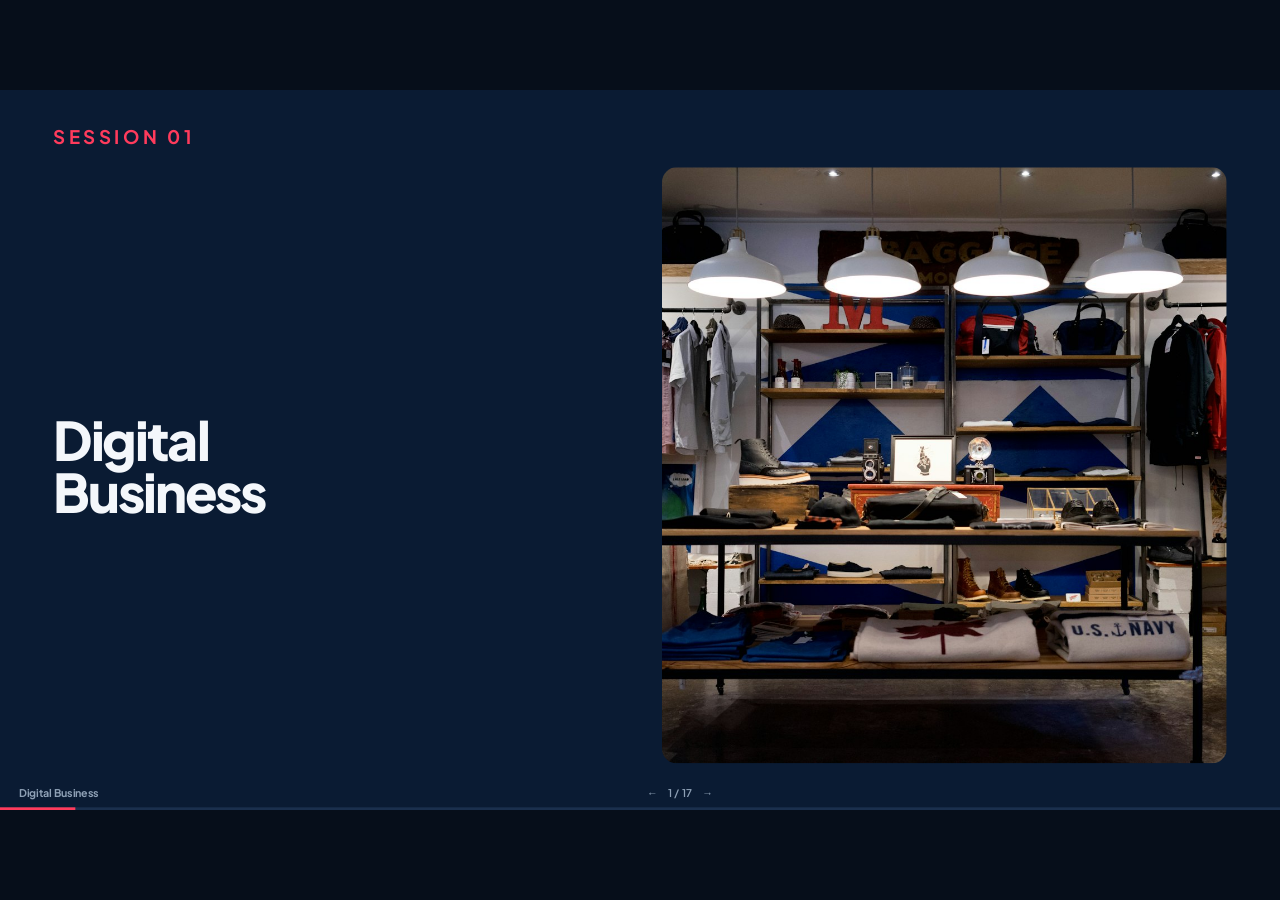
==== commit 79ec04bc: "Restyle remaining sessions: title photos, slabs, wordmarks. Title slides now match Session 03 (large" ====
--- a/sessions/01.html
+++ b/sessions/01.html
@@ -13,12 +13,13 @@
       <section class="slide slide-title ink is-active" id="slide-1">
         <div class="slide-inner">
           <p class="kicker">Session 01</p>
-          <h1>Digital<br>Business</h1>
-          <div class="grid g4" style="flex:0 0 auto">
-            <div class="logo-cell" style="background:#fff;border:1px solid var(--line);border-radius:22px;justify-content:center;gap:14px"><div class="brand shopee lg"><img src="../assets/brands/shopee.svg" alt="Shopee"></div><strong>Shopee</strong></div>
-            <div class="logo-cell" style="background:#fff;border:1px solid var(--line);border-radius:22px;justify-content:center;gap:14px"><div class="brand tokped lg"><img src="../assets/brands/tokopedia.svg" alt="Tokopedia"></div><strong>Tokopedia</strong></div>
-            <div class="logo-cell" style="background:#fff;border:1px solid var(--line);border-radius:22px;justify-content:center;gap:14px"><div class="brand wa lg"><img src="../assets/brands/whatsapp.svg" alt="WhatsApp"></div><strong>WhatsApp</strong></div>
-            <div class="logo-cell" style="background:#fff;border:1px solid var(--line);border-radius:22px;justify-content:center;gap:14px"><div class="brand qris lg"><img src="../assets/brands/qris.svg" alt="QRIS"></div><strong>QRIS</strong></div>
+          <div class="row title-split">
+            <div class="col" style="flex:1.05">
+              <h1>Digital<br>Business</h1>
+            </div>
+            <figure class="photo-frame">
+              <img class="photo" src="../assets/img/photos/store.jpg" alt="Retail floor">
+            </figure>
           </div>
         </div>
         <aside class="notes">Open by asking who already helps a family shop with Shopee or QRIS. This course is not a coding class. We will keep asking: what is the journal, the tax file, the control? Five agenda topics this time — the old deck promised five and taught two.</aside>
@@ -27,13 +28,13 @@
       <section class="slide" id="slide-2">
         <div class="slide-inner">
           <h2>Today</h2>
-          <div class="grid g3 rows-fill">
-            <div class="ico-tile"><span class="glyph"><img class="ico-img" src="../assets/icons/building-2.svg" alt=""></span><strong>Definition</strong></div>
-            <div class="ico-tile"><span class="glyph blue"><img class="ico-img" src="../assets/icons/layers.svg" alt=""></span><strong>Four levers</strong><span>people · process · tech · data</span></div>
-            <div class="ico-tile"><span class="glyph accent"><img class="ico-img" src="../assets/icons/scale.svg" alt=""></span><strong>Traditional vs digital</strong></div>
-            <div class="ico-tile"><span class="glyph"><img class="ico-img" src="../assets/icons/globe.svg" alt=""></span><strong>Ecosystem</strong></div>
-            <div class="ico-tile"><span class="glyph amber"><img class="ico-img" src="../assets/icons/map-pin.svg" alt=""></span><strong>Indonesia facts</strong></div>
-            <div class="ico-tile"><span class="glyph"><img class="ico-img" src="../assets/icons/users.svg" alt=""></span><strong>Studio</strong></div>
+          <div class="grid g3 ">
+            <div class="slab navy"><img class="ico-img" src="../assets/icons/building-2.svg" alt=""><strong>Definition</strong></div>
+            <div class="slab blue"><img class="ico-img" src="../assets/icons/layers.svg" alt=""><strong>Four levers</strong><span>people · process · tech · data</span></div>
+            <div class="slab accent"><img class="ico-img" src="../assets/icons/scale.svg" alt=""><strong>Traditional vs digital</strong></div>
+            <div class="slab navy"><img class="ico-img" src="../assets/icons/globe.svg" alt=""><strong>Ecosystem</strong></div>
+            <div class="slab amber"><img class="ico-img" src="../assets/icons/map-pin.svg" alt=""><strong>Indonesia facts</strong></div>
+            <div class="slab navy"><img class="ico-img" src="../assets/icons/users.svg" alt=""><strong>Studio</strong></div>
           </div>
         </div>
         <aside class="notes">Point at the five promised topics. Studio is 15 minutes near the end. Learning outcome: define digital business in one sentence a partner at a KAP would accept.</aside>
@@ -42,9 +43,9 @@
       <section class="slide" id="slide-3">
         <div class="slide-inner">
           <h2>Digital business</h2>
-          <div class="grid g2 rows-fill">
-            <div class="ico-tile"><span class="glyph green"><img class="ico-img" src="../assets/icons/check.svg" alt=""></span><strong>Core infrastructure</strong><span>create · deliver · capture</span></div>
-            <div class="ico-tile"><span class="glyph accent"><img class="ico-img" src="../assets/icons/x.svg" alt=""></span><strong>Not a brochure</strong><span>Wi-Fi ≠ digital</span></div>
+          <div class="grid g2 ">
+            <div class="slab green"><img class="ico-img" src="../assets/icons/check.svg" alt=""><strong>Core infrastructure</strong><span>create · deliver · capture</span></div>
+            <div class="slab accent"><img class="ico-img" src="../assets/icons/x.svg" alt=""><strong>Not a brochure</strong><span>Wi-Fi ≠ digital</span></div>
           </div>
         </div>
         <aside class="notes">Have a student try a definition. Kill ‘we have Wi-Fi so we are digital’. Create / deliver / capture is the strategy sentence they will reuse in Session 08.</aside>
@@ -53,10 +54,10 @@
       <section class="slide" id="slide-4">
         <div class="slide-inner">
           <h2>Same firm, new ledger</h2>
-          <div class="grid g3 rows-fill">
-            <div class="ico-tile"><span class="glyph"><img class="ico-img" src="../assets/icons/circle-dollar-sign.svg" alt=""></span><strong>Revenue</strong><span>when earned? PSAK 72</span></div>
-            <div class="ico-tile"><span class="glyph amber"><img class="ico-img" src="../assets/icons/badge-percent.svg" alt=""></span><strong>Cost</strong><span>take-rate · MDR · ads</span></div>
-            <div class="ico-tile"><span class="glyph blue"><img class="ico-img" src="../assets/icons/shield-check.svg" alt=""></span><strong>Control</strong><span>who can change it?</span></div>
+          <div class="grid g3 ">
+            <div class="slab navy"><img class="ico-img" src="../assets/icons/circle-dollar-sign.svg" alt=""><strong>Revenue</strong><span>when earned? PSAK 72</span></div>
+            <div class="slab amber"><img class="ico-img" src="../assets/icons/badge-percent.svg" alt=""><strong>Cost</strong><span>take-rate · MDR · ads</span></div>
+            <div class="slab blue"><img class="ico-img" src="../assets/icons/shield-check.svg" alt=""><strong>Control</strong><span>who can change it?</span></div>
           </div>
         </div>
         <aside class="notes">This is why the course sits in an accounting programme. Digital business without controls is just a faster way to lose cash. Marketplace payouts, vouchers, delivery fees — PSAK 72 will haunt Sessions 02 and 08. Admin rights on Shopee, Jurnal, and the bank app are internal control.</aside>
@@ -65,11 +66,11 @@
       <section class="slide" id="slide-5">
         <div class="slide-inner">
           <h2>Four levers</h2>
-          <div class="grid g4 rows-fill">
-            <div class="ico-tile"><span class="glyph"><img class="ico-img" src="../assets/icons/users.svg" alt=""></span><strong>People</strong></div>
-            <div class="ico-tile"><span class="glyph blue"><img class="ico-img" src="../assets/icons/repeat.svg" alt=""></span><strong>Process</strong><span>order → cash</span></div>
-            <div class="ico-tile"><span class="glyph accent"><img class="ico-img" src="../assets/icons/smartphone.svg" alt=""></span><strong>Technology</strong></div>
-            <div class="ico-tile"><span class="glyph green"><img class="ico-img" src="../assets/icons/database.svg" alt=""></span><strong>Data</strong></div>
+          <div class="grid g4 ">
+            <div class="slab navy"><img class="ico-img" src="../assets/icons/users.svg" alt=""><strong>People</strong></div>
+            <div class="slab blue"><img class="ico-img" src="../assets/icons/repeat.svg" alt=""><strong>Process</strong><span>order → cash</span></div>
+            <div class="slab accent"><img class="ico-img" src="../assets/icons/smartphone.svg" alt=""><strong>Technology</strong></div>
+            <div class="slab green"><img class="ico-img" src="../assets/icons/database.svg" alt=""><strong>Data</strong></div>
           </div>
         </div>
         <aside class="notes">If you change only technology, you have bought software. Transformation is when the other three levers move with it. Order-to-cash is the process they already know. Coretax is DJP’s core tax system — e-Faktur now lives there.</aside>
@@ -90,8 +91,8 @@
             </div>
             <div class="col" style="flex:0.7;justify-content:center">
               <div class="logo-row">
-                <div class="brand jurnal"><img src="../assets/brands/jurnal.svg" alt="Jurnal"></div>
-                <div class="brand accurate"><img src="../assets/brands/accurate.svg" alt="Accurate"></div>
+                <span class="wordmark jurnal lg">Jurnal</span>
+                <span class="wordmark accurate lg">Accurate</span>
               </div>
             </div>
           </div>
@@ -126,13 +127,13 @@
       <section class="slide" id="slide-8">
         <div class="slide-inner">
           <h2>The stack</h2>
-          <div class="grid g3 rows-fill">
-            <div class="ico-tile"><span class="glyph"><img class="ico-img" src="../assets/icons/megaphone.svg" alt=""></span><strong>Demand</strong></div>
-            <div class="ico-tile"><span class="glyph blue"><img class="ico-img" src="../assets/icons/truck.svg" alt=""></span><strong>Fulfilment</strong></div>
-            <div class="ico-tile"><span class="glyph green"><img class="ico-img" src="../assets/icons/wallet.svg" alt=""></span><strong>Money</strong></div>
-            <div class="ico-tile"><span class="glyph"><img class="ico-img" src="../assets/icons/calculator.svg" alt=""></span><strong>Books</strong></div>
-            <div class="ico-tile"><span class="glyph amber"><img class="ico-img" src="../assets/icons/landmark.svg" alt=""></span><strong>Tax</strong></div>
-            <div class="ico-tile"><span class="glyph accent"><img class="ico-img" src="../assets/icons/star.svg" alt=""></span><strong>Trust</strong></div>
+          <div class="grid g3 ">
+            <div class="slab navy"><img class="ico-img" src="../assets/icons/megaphone.svg" alt=""><strong>Demand</strong></div>
+            <div class="slab blue"><img class="ico-img" src="../assets/icons/truck.svg" alt=""><strong>Fulfilment</strong></div>
+            <div class="slab green"><img class="ico-img" src="../assets/icons/wallet.svg" alt=""><strong>Money</strong></div>
+            <div class="slab navy"><img class="ico-img" src="../assets/icons/calculator.svg" alt=""><strong>Books</strong></div>
+            <div class="slab amber"><img class="ico-img" src="../assets/icons/landmark.svg" alt=""><strong>Tax</strong></div>
+            <div class="slab accent"><img class="ico-img" src="../assets/icons/star.svg" alt=""><strong>Trust</strong></div>
           </div>
         </div>
         <aside class="notes">Demand: Search, social, Shopee, Tokopedia (TikTok-controlled), TikTok Shop, Instagram, WhatsApp. Fulfilment: JNE, SiCepat, GoSend. Money: QRIS, GoPay, OVO, Dana, Midtrans/Xendit. Books: Jurnal, Accurate. Tax: Coretax, e-Faktur, e-Bupot. Tokopedia: TikTok 75.01% on 31 Jan 2024; GoTo 24.99%.</aside>
@@ -141,7 +142,7 @@
       <section class="slide" id="slide-9">
         <div class="slide-inner">
           <h2>Keep honest</h2>
-          <div class="grid g2 rows-fill">
+          <div class="grid g2 ">
             <div class="tile"><p class="label">Heard</p><h3>Tokopedia = GoTo</h3><p>Bukalapak = top marketplace</p><p>First tech IPO</p><p>Only 13% SMEs digital</p></div>
             <div class="tile" style="background:var(--navy);color:#fff;border:0"><p class="label" style="color:#FFB3C2">Now</p><h3>TikTok controls 75.01%</h3><p>Physical marketplace closed 2025</p><p>First <em>unicorn</em> IPO (BUKA)</p><p>Depth is the gap</p></div>
           </div>
@@ -152,10 +153,10 @@
       <section class="slide" id="slide-10">
         <div class="slide-inner">
           <h2>Three shapes</h2>
-          <div class="grid g3 rows-fill">
-            <div class="ico-tile"><span class="glyph accent"><img class="ico-img" src="../assets/icons/shopping-bag.svg" alt=""></span><strong>Platform native</strong><span>Shopee / TikTok Shop</span></div>
-            <div class="ico-tile"><span class="glyph blue"><img class="ico-img" src="../assets/icons/store.svg" alt=""></span><strong>Hybrid UMKM</strong><span>QRIS + WA</span></div>
-            <div class="ico-tile"><span class="glyph green"><img class="ico-img" src="../assets/icons/smartphone.svg" alt=""></span><strong>Digital product</strong><span>course · SaaS</span></div>
+          <div class="grid g3 ">
+            <div class="slab accent"><img class="ico-img" src="../assets/icons/shopping-bag.svg" alt=""><strong>Platform native</strong><span>Shopee / TikTok Shop</span></div>
+            <div class="slab blue"><img class="ico-img" src="../assets/icons/store.svg" alt=""><strong>Hybrid UMKM</strong><span>QRIS + WA</span></div>
+            <div class="slab green"><img class="ico-img" src="../assets/icons/smartphone.svg" alt=""><strong>Digital product</strong><span>course · SaaS</span></div>
           </div>
         </div>
         <aside class="notes">Kopi Kenangan and Erigo are useful stories of scale. We will not recite unverified revenue or valuation figures. Platform native: P&L is GMV minus take-rate, ads, returns. Hybrid: books often lag. Digital product: revenue recognition and refunds are the hard problem.</aside>
@@ -164,7 +165,7 @@
       <section class="slide" id="slide-11">
         <div class="slide-inner">
           <h2>Warung Sari</h2>
-          <div class="grid g4 rows-fill">
+          <div class="grid g4 ">
             <div class="metric"><div class="num">≠ cash</div><p class="cap">Sales</p></div>
             <div class="metric"><div class="num">T+1</div><p class="cap">QRIS settle</p></div>
             <div class="metric"><div class="num">Net</div><p class="cap">Shopee pays</p></div>
@@ -177,13 +178,13 @@
       <section class="slide" id="slide-12">
         <div class="slide-inner">
           <h2>New accounts</h2>
-          <div class="grid g3 rows-fill">
-            <div class="ico-tile"><span class="glyph"><img class="ico-img" src="../assets/icons/inbox.svg" alt=""></span><strong>Marketplace AR</strong></div>
-            <div class="ico-tile"><span class="glyph blue"><img class="ico-img" src="../assets/icons/qr-code.svg" alt=""></span><strong>QRIS AR</strong></div>
-            <div class="ico-tile"><span class="glyph amber"><img class="ico-img" src="../assets/icons/badge-percent.svg" alt=""></span><strong>Commission</strong></div>
-            <div class="ico-tile"><span class="glyph"><img class="ico-img" src="../assets/icons/credit-card.svg" alt=""></span><strong>MDR</strong></div>
-            <div class="ico-tile"><span class="glyph accent"><img class="ico-img" src="../assets/icons/megaphone.svg" alt=""></span><strong>Ads · prepaid</strong></div>
-            <div class="ico-tile"><span class="glyph green"><img class="ico-img" src="../assets/icons/repeat.svg" alt=""></span><strong>Refunds</strong></div>
+          <div class="grid g3 ">
+            <div class="slab navy"><img class="ico-img" src="../assets/icons/inbox.svg" alt=""><strong>Marketplace AR</strong></div>
+            <div class="slab blue"><img class="ico-img" src="../assets/icons/qr-code.svg" alt=""><strong>QRIS AR</strong></div>
+            <div class="slab amber"><img class="ico-img" src="../assets/icons/badge-percent.svg" alt=""><strong>Commission</strong></div>
+            <div class="slab navy"><img class="ico-img" src="../assets/icons/credit-card.svg" alt=""><strong>MDR</strong></div>
+            <div class="slab accent"><img class="ico-img" src="../assets/icons/megaphone.svg" alt=""><strong>Ads · prepaid</strong></div>
+            <div class="slab green"><img class="ico-img" src="../assets/icons/repeat.svg" alt=""><strong>Refunds</strong></div>
           </div>
         </div>
         <aside class="notes">They do not need a full COA. They need to stop stuffing everything into ‘lain-lain’. Policy for refunds: be consistent.</aside>
@@ -192,10 +193,10 @@
       <section class="slide" id="slide-13">
         <div class="slide-inner">
           <h2>Risk</h2>
-          <div class="grid g3 rows-fill">
-            <div class="ico-tile"><span class="glyph accent"><img class="ico-img" src="../assets/icons/smartphone.svg" alt=""></span><strong>Access</strong><span>one password</span></div>
-            <div class="ico-tile"><span class="glyph"><img class="ico-img" src="../assets/icons/circle-alert.svg" alt=""></span><strong>Fraud</strong><span>ATO · fake buyer</span></div>
-            <div class="ico-tile"><span class="glyph amber"><img class="ico-img" src="../assets/icons/landmark.svg" alt=""></span><strong>Tax</strong><span>withholding ≠ done</span></div>
+          <div class="grid g3 ">
+            <div class="slab accent"><img class="ico-img" src="../assets/icons/smartphone.svg" alt=""><strong>Access</strong><span>one password</span></div>
+            <div class="slab navy"><img class="ico-img" src="../assets/icons/circle-alert.svg" alt=""><strong>Fraud</strong><span>ATO · fake buyer</span></div>
+            <div class="slab amber"><img class="ico-img" src="../assets/icons/landmark.svg" alt=""><strong>Tax</strong><span>withholding ≠ done</span></div>
           </div>
         </div>
         <aside class="notes">One owner password on Shopee, bank, and Gmail. A staffer leaves and still has OTP. Fake buyer, ATO on the ads account. Marketplace withholding does not mean the seller’s PPh/PPN file is done. If you cannot separate listing from withdraw, review the bank every day.</aside>
@@ -204,10 +205,10 @@
       <section class="slide" id="slide-14">
         <div class="slide-inner">
           <h2>Studio</h2>
-          <div class="grid g3 rows-fill">
-            <div class="ico-tile"><span class="glyph"><img class="ico-img" src="../assets/icons/file-text.svg" alt=""></span><strong>A Analog</strong><span>first account?</span></div>
-            <div class="ico-tile"><span class="glyph blue"><img class="ico-img" src="../assets/icons/qr-code.svg" alt=""></span><strong>B Hybrid</strong><span>month-end leak</span></div>
-            <div class="ico-tile"><span class="glyph accent"><img class="ico-img" src="../assets/icons/shopping-bag.svg" alt=""></span><strong>C Platform</strong><span>dashboard ≠ revenue</span></div>
+          <div class="grid g3 ">
+            <div class="slab navy"><img class="ico-img" src="../assets/icons/file-text.svg" alt=""><strong>A Analog</strong><span>first account?</span></div>
+            <div class="slab blue"><img class="ico-img" src="../assets/icons/qr-code.svg" alt=""><strong>B Hybrid</strong><span>month-end leak</span></div>
+            <div class="slab accent"><img class="ico-img" src="../assets/icons/shopping-bag.svg" alt=""><strong>C Platform</strong><span>dashboard ≠ revenue</span></div>
           </div>
         </div>
         <aside class="notes">15 minutes, pairs. Write six lines per shop. Hear analog, hybrid, platform — one each. Ban generic ‘they should use social media’. Demand an account name.</aside>
@@ -216,7 +217,7 @@
       <section class="slide" id="slide-15">
         <div class="slide-inner">
           <h2>Which is true?</h2>
-          <div class="grid g2 rows-fill">
+          <div class="grid g2 ">
             <div class="tile"><p class="label">A</p><h3>Website = digital</h3></div>
             <div class="tile" style="border-color:var(--green);border-width:3px"><p class="label">B</p><h3>Core infrastructure</h3></div>
             <div class="tile"><p class="label">C</p><h3>GMV = revenue</h3></div>
@@ -229,11 +230,11 @@
       <section class="slide" id="slide-16">
         <div class="slide-inner">
           <h2>Keep</h2>
-          <div class="grid g4 rows-fill">
-            <div class="ico-tile"><span class="glyph"><img class="ico-img" src="../assets/icons/building-2.svg" alt=""></span><strong>Core, not channel</strong></div>
-            <div class="ico-tile"><span class="glyph blue"><img class="ico-img" src="../assets/icons/layers.svg" alt=""></span><strong>Four levers</strong></div>
-            <div class="ico-tile"><span class="glyph accent"><img class="ico-img" src="../assets/icons/globe.svg" alt=""></span><strong>Stack + fees</strong></div>
-            <div class="ico-tile"><span class="glyph green"><img class="ico-img" src="../assets/icons/file-text.svg" alt=""></span><strong>Source or drop</strong></div>
+          <div class="grid g4 ">
+            <div class="slab navy"><img class="ico-img" src="../assets/icons/building-2.svg" alt=""><strong>Core, not channel</strong></div>
+            <div class="slab blue"><img class="ico-img" src="../assets/icons/layers.svg" alt=""><strong>Four levers</strong></div>
+            <div class="slab accent"><img class="ico-img" src="../assets/icons/globe.svg" alt=""><strong>Stack + fees</strong></div>
+            <div class="slab green"><img class="ico-img" src="../assets/icons/file-text.svg" alt=""><strong>Source or drop</strong></div>
           </div>
         </div>
         <aside class="notes">Tight close. Assignment next.</aside>
@@ -242,11 +243,11 @@
       <section class="slide" id="slide-17">
         <div class="slide-inner">
           <h2>Assignment</h2>
-          <div class="grid g2 rows-fill">
-            <div class="ico-tile"><span class="glyph"><img class="ico-img" src="../assets/icons/store.svg" alt=""></span><strong>3 shops</strong><span>analog · hybrid · digital</span></div>
-            <div class="ico-tile"><span class="glyph blue"><img class="ico-img" src="../assets/icons/layers.svg" alt=""></span><strong>4 levers</strong><span>which moved?</span></div>
-            <div class="ico-tile"><span class="glyph amber"><img class="ico-img" src="../assets/icons/calculator.svg" alt=""></span><strong>2 accounts</strong></div>
-            <div class="ico-tile"><span class="glyph accent"><img class="ico-img" src="../assets/icons/circle-alert.svg" alt=""></span><strong>1 risk</strong></div>
+          <div class="grid g2 ">
+            <div class="slab navy"><img class="ico-img" src="../assets/icons/store.svg" alt=""><strong>3 shops</strong><span>analog · hybrid · digital</span></div>
+            <div class="slab blue"><img class="ico-img" src="../assets/icons/layers.svg" alt=""><strong>4 levers</strong><span>which moved?</span></div>
+            <div class="slab amber"><img class="ico-img" src="../assets/icons/calculator.svg" alt=""><strong>2 accounts</strong></div>
+            <div class="slab accent"><img class="ico-img" src="../assets/icons/circle-alert.svg" alt=""><strong>1 risk</strong></div>
           </div>
         </div>
         <aside class="notes">Due next meeting. One page table. Walk three real businesses in Medan or hometown. Observation is enough. Next: Session 02 E-Commerce — B2C to D2C, platforms, PSAK 72. Dismiss.</aside>
--- a/assets/css/deck.css
+++ b/assets/css/deck.css
@@ -80,6 +80,7 @@
 .stage {
   width: var(--stage-w);
   height: var(--stage-h);
+  flex: 0 0 auto;
   position: relative;
   background: var(--paper);
   overflow: hidden;
@@ -116,7 +117,7 @@
 .slide.ink .muted { color: #9AABC0; }
 
 .kicker {
-  font-size: 18px;
+  font-size: 28px;
   font-weight: 700;
   letter-spacing: 0.18em;
   text-transform: uppercase;
@@ -125,34 +126,34 @@
 
 h1 {
   font-weight: 800;
-  font-size: 84px;
+  font-size: 80px;
   line-height: 0.98;
   letter-spacing: -0.04em;
 }
 
 h2 {
   font-weight: 800;
-  font-size: 52px;
+  font-size: 64px;
   line-height: 1.05;
   letter-spacing: -0.035em;
 }
 
 h3 {
   font-weight: 700;
-  font-size: 28px;
+  font-size: 36px;
   line-height: 1.15;
   letter-spacing: -0.02em;
 }
 
 .lede {
-  font-size: 26px;
+  font-size: 32px;
   line-height: 1.3;
   color: var(--muted);
   max-width: 28ch;
   font-weight: 500;
 }
 
-p, li, td, th { font-size: 24px; line-height: 1.3; }
+p, li, td, th { font-size: 32px; line-height: 1.3; }
 
 .notes { display: none; }
 
@@ -218,27 +219,27 @@
 .glyph .ico-img,
 .session-card .glyph .ico-img,
 .brand .ico-img {
-  width: 30px;
-  height: 30px;
+  width: 56px;
+  height: 56px;
   filter: brightness(0) invert(1);
 }
 
 .brand {
-  width: 72px;
-  height: 72px;
-  border-radius: 18px;
+  width: 120px;
+  height: 120px;
+  border-radius: 28px;
   display: grid;
   place-items: center;
   color: #fff;
   flex: 0 0 auto;
 }
 .brand img {
-  width: 34px;
-  height: 34px;
+  width: 64px;
+  height: 64px;
   filter: brightness(0) invert(1);
 }
-.brand.lg { width: 88px; height: 88px; border-radius: 22px; }
-.brand.lg img { width: 42px; height: 42px; }
+.brand.lg { width: 132px; height: 132px; border-radius: 32px; }
+.brand.lg img { width: 72px; height: 72px; }
 .brand.ig { background: #E4405F; }
 .brand.tt { background: #111; }
 .brand.wa { background: #25D366; }
@@ -259,18 +260,21 @@
 .brand.mail { background: #EA4335; }
 .brand.ads { background: #1A73E8; }
 .brand.bp { background: #E31E52; }
+.brand.blogger { background: #FF5722; }
 
 .tile {
   background: var(--card);
   border: 1px solid var(--line);
   border-radius: var(--radius);
-  padding: 28px 26px;
-  display: flex;
-  flex-direction: column;
-  justify-content: center;
-  gap: 12px;
-  min-height: 0;
-}
+  padding: 28px 28px;
+  display: flex;
+  flex-direction: column;
+  justify-content: flex-start;
+  gap: 14px;
+  min-height: 0;
+  height: auto;
+}
+.tile span { font-size: 28px; font-weight: 600; color: var(--muted); }
 .slide.ink .tile {
   background: #143052;
   border-color: #1E4066;
@@ -278,7 +282,7 @@
 }
 
 .tile .label {
-  font-size: 15px;
+  font-size: 28px;
   font-weight: 700;
   letter-spacing: 0.14em;
   text-transform: uppercase;
@@ -290,14 +294,23 @@
   display: grid;
   gap: 20px;
   min-height: 0;
-  flex: 1;
-}
-.g2 { grid-template-columns: 1fr 1fr; }
-.g3 { grid-template-columns: 1fr 1fr 1fr; }
-.g4 { grid-template-columns: 1fr 1fr 1fr 1fr; }
-.g5 { grid-template-columns: repeat(5, 1fr); }
-.g6 { grid-template-columns: repeat(3, 1fr); }
-.rows-fill { grid-auto-rows: 1fr; }
+  flex: 0 0 auto;
+  align-content: start;
+}
+.grid:has(.slab),
+.grid:has(.metric),
+.grid:has(.brand-tile),
+.grid:has(.review) {
+  flex: 1;
+  align-content: stretch;
+}
+.g2 { grid-template-columns: repeat(2, minmax(0, 1fr)); }
+.g3 { grid-template-columns: repeat(3, minmax(0, 1fr)); }
+.g4 { grid-template-columns: repeat(4, minmax(0, 1fr)); }
+.g5 { grid-template-columns: repeat(5, minmax(0, 1fr)); }
+.g6 { grid-template-columns: repeat(3, minmax(0, 1fr)); }
+.metric .num { overflow-wrap: anywhere; }
+.rows-fill { grid-auto-rows: auto; }
 
 .row {
   display: flex;
@@ -324,16 +337,16 @@
   min-height: 0;
 }
 .metric .num {
-  font-size: 56px;
+  font-size: 88px;
   font-weight: 800;
   letter-spacing: -0.045em;
   line-height: 1;
   color: var(--navy);
 }
 .metric .cap {
-  margin-top: 10px;
-  font-size: 18px;
-  font-weight: 600;
+  margin-top: 12px;
+  font-size: 28px;
+  font-weight: 700;
   color: var(--muted);
   letter-spacing: 0.04em;
   text-transform: uppercase;
@@ -343,21 +356,20 @@
   background: var(--card);
   border: 1px solid var(--line);
   border-radius: var(--radius);
-  padding: 26px 22px;
+  padding: 28px 26px;
   display: flex;
   flex-direction: column;
   align-items: flex-start;
-  justify-content: center;
+  justify-content: flex-start;
   gap: 16px;
-  min-height: 0;
+  height: auto;
 }
 .ico-tile .glyph {
-  width: 64px;
-  height: 64px;
-  border-radius: 16px;
+  width: 112px;
+  height: 112px;
+  border-radius: 28px;
   display: grid;
   place-items: center;
-  font-size: 30px;
   color: #fff;
   background: var(--navy);
 }
@@ -366,12 +378,12 @@
 .ico-tile .glyph.green { background: var(--green); }
 .ico-tile .glyph.amber { background: var(--amber); }
 .ico-tile strong {
-  font-size: 26px;
-  font-weight: 700;
+  font-size: 36px;
+  font-weight: 800;
   letter-spacing: -0.02em;
 }
 .ico-tile span {
-  font-size: 18px;
+  font-size: 28px;
   font-weight: 600;
   color: var(--muted);
 }
@@ -397,10 +409,11 @@
   gap: 12px;
   min-width: 0;
 }
-.flow .step strong { font-size: 22px; }
+.flow .step strong { font-size: 32px; }
+.flow .step span { font-size: 28px; color: var(--muted); }
 .flow .arrow {
   align-self: center;
-  font-size: 32px;
+  font-size: 44px;
   color: var(--accent);
   flex: 0 0 auto;
 }
@@ -421,12 +434,12 @@
 }
 .bars.plain .bar { grid-template-columns: 1fr; }
 .bar .name {
-  font-size: 20px;
+  font-size: 28px;
   font-weight: 700;
   text-align: right;
 }
 .bar .track {
-  height: 64px;
+  height: 72px;
   border-radius: 12px;
   background: var(--navy);
   color: #fff;
@@ -434,7 +447,7 @@
   align-items: center;
   padding: 0 22px;
   font-weight: 800;
-  font-size: 22px;
+  font-size: 28px;
   letter-spacing: 0.04em;
   text-transform: uppercase;
 }
@@ -463,23 +476,224 @@
 }
 .compare .vs {
   align-self: center;
-  width: 64px;
-  height: 64px;
+  width: 80px;
+  height: 80px;
   border-radius: 50%;
   background: var(--accent);
   color: #fff;
   display: grid;
   place-items: center;
   font-weight: 800;
-  font-size: 18px;
+  font-size: 28px;
 }
 .compare .side p {
   display: flex;
   align-items: center;
+  gap: 16px;
+  font-size: 32px;
+  font-weight: 700;
+}
+.compare .side .ico-img { width: 64px; height: 64px; }
+.compare .side h3 { margin-bottom: 8px; }
+
+.wordmark {
+  display: inline-flex;
+  align-items: center;
+  justify-content: center;
+  min-height: 72px;
+  padding: 12px 22px;
+  border-radius: 16px;
+  font-weight: 800;
+  font-size: 28px;
+  letter-spacing: -0.03em;
+  color: #fff;
+  line-height: 1;
+  text-align: center;
+}
+.wordmark.lg {
+  min-width: 132px;
+  min-height: 120px;
+  padding: 20px 24px;
+  border-radius: 28px;
+  font-size: 36px;
+}
+.wordmark.xl {
+  min-height: 160px;
+  padding: 28px 36px;
+  border-radius: 32px;
+  font-size: 44px;
+}
+.wordmark.tokped { background: #42B549; }
+.wordmark.gopay { background: #00AED6; }
+.wordmark.ovo { background: #4C3494; }
+.wordmark.dana { background: #118EEA; }
+.wordmark.qris { background: #0A1B33; }
+.wordmark.jurnal { background: #00A3A1; }
+.wordmark.accurate { background: #F37021; }
+.wordmark.mid { background: #0A2540; }
+.wordmark.blogger { background: #FF5722; }
+.wordmark.ads { background: #1A73E8; }
+
+.slab {
+  border-radius: 28px;
+  padding: 36px 32px;
+  color: #fff;
+  display: flex;
+  flex-direction: column;
+  gap: 16px;
+  min-height: 0;
+}
+.slab .ico-img { width: 88px; height: 88px; filter: brightness(0) invert(1); }
+.slab strong { font-size: 40px; font-weight: 800; }
+.slab span { font-size: 28px; font-weight: 600; opacity: 0.86; }
+.slab.navy { background: var(--navy); }
+.slab.accent { background: var(--accent); }
+.slab.blue { background: var(--blue); }
+.slab.green { background: var(--green); }
+.slab.amber { background: var(--amber); color: #1B1400; }
+.slab.amber .ico-img { filter: none; }
+
+.funnel-viz {
+  display: flex;
+  flex-direction: column;
+  align-items: center;
+  justify-content: center;
   gap: 12px;
-  font-size: 24px;
-  font-weight: 600;
-}
+  flex: 1;
+  min-height: 0;
+}
+.fn {
+  display: flex;
+  align-items: center;
+  justify-content: space-between;
+  gap: 24px;
+  color: #fff;
+  height: 112px;
+  padding: 0 40px;
+  clip-path: polygon(3% 0, 97% 0, 91% 100%, 9% 100%);
+}
+.fn strong { font-size: 34px; font-weight: 800; }
+.fn em { font-size: 28px; font-style: normal; font-weight: 600; opacity: 0.9; }
+.fn .ico-img { width: 56px; height: 56px; filter: brightness(0) invert(1); }
+.fn.s1 { width: 100%; background: #0A1B33; }
+.fn.s2 { width: 86%; background: #1F6FEB; clip-path: polygon(5% 0, 95% 0, 90% 100%, 10% 100%); }
+.fn.s3 { width: 72%; background: #FF3B5C; clip-path: polygon(6% 0, 94% 0, 88% 100%, 12% 100%); }
+.fn.s4 { width: 56%; background: #E39B00; clip-path: polygon(8% 0, 92% 0, 85% 100%, 15% 100%); }
+.fn.s5 { width: 40%; background: #0C9A72; clip-path: polygon(10% 0, 90% 0, 80% 100%, 20% 100%); }
+
+.serp {
+  background: #fff;
+  border: 1px solid var(--line);
+  border-radius: 24px;
+  padding: 28px 32px;
+  flex: 1;
+  min-height: 0;
+  display: flex;
+  flex-direction: column;
+  gap: 18px;
+}
+.serp-q {
+  background: #EEF1F6;
+  border-radius: 999px;
+  padding: 16px 28px;
+  font-size: 32px;
+  font-weight: 700;
+  display: flex;
+  align-items: center;
+  gap: 14px;
+}
+.serp-row {
+  padding: 16px 18px;
+  border-radius: 14px;
+}
+.serp-row.ad { background: #FFF6DC; border-left: 8px solid var(--amber); }
+.serp-row.org { background: #EEF1F6; }
+.serp-row .tag { font-size: 28px; font-weight: 800; color: var(--amber); text-transform: uppercase; letter-spacing: 0.08em; }
+.serp-row strong { display: block; font-size: 32px; color: var(--blue); }
+
+.donut-wrap {
+  display: flex;
+  align-items: center;
+  gap: 48px;
+  flex: 1;
+  min-height: 0;
+}
+.donut {
+  width: 380px;
+  height: 380px;
+  border-radius: 50%;
+  background: conic-gradient(#0A1B33 0 288deg, #FF3B5C 288deg 360deg);
+  position: relative;
+  flex: 0 0 auto;
+}
+.donut::after {
+  content: "";
+  position: absolute;
+  inset: 86px;
+  background: var(--paper);
+  border-radius: 50%;
+}
+.donut-keys { display: flex; flex-direction: column; gap: 22px; }
+.donut-keys p { display: flex; align-items: center; gap: 16px; font-size: 36px; font-weight: 800; }
+.swatch { width: 36px; height: 36px; border-radius: 8px; }
+.swatch.navy { background: var(--navy); }
+.swatch.accent { background: var(--accent); }
+
+.agenda-list {
+  display: flex;
+  flex-direction: column;
+  justify-content: space-between;
+  flex: 1;
+  min-height: 0;
+  gap: 12px;
+}
+.agenda-list .item {
+  display: grid;
+  grid-template-columns: 88px 72px 1fr;
+  align-items: center;
+  gap: 18px;
+  background: #fff;
+  border: 1px solid var(--line);
+  border-radius: 20px;
+  padding: 14px 22px;
+}
+.agenda-list .n {
+  font-size: 40px;
+  font-weight: 800;
+  color: var(--accent);
+  letter-spacing: -0.04em;
+}
+.agenda-list strong { font-size: 34px; }
+.agenda-list .glyph {
+  width: 80px;
+  height: 80px;
+  border-radius: 20px;
+  display: grid;
+  place-items: center;
+  background: var(--navy);
+  color: #fff;
+}
+.agenda-list .glyph.accent { background: var(--accent); }
+.agenda-list .glyph.blue { background: var(--blue); }
+.agenda-list .glyph.green { background: var(--green); }
+.agenda-list .glyph.amber { background: var(--amber); }
+.agenda-list .glyph .ico-img { width: 44px; height: 44px; filter: brightness(0) invert(1); }
+
+.stars {
+  font-size: 100px;
+  font-weight: 800;
+  letter-spacing: -0.04em;
+  line-height: 1;
+}
+.stamp-row { display: flex; gap: 10px; flex-wrap: wrap; }
+.stamp-row i {
+  width: 56px;
+  height: 56px;
+  border-radius: 50%;
+  background: var(--navy);
+  display: block;
+}
+.stamp-row i.free { background: var(--accent); }
 
 .formula {
   background: var(--navy);
@@ -512,9 +726,9 @@
   bottom: 14px;
   background: rgba(10, 27, 51, 0.78);
   color: #fff;
-  font-size: 16px;
-  font-weight: 700;
-  padding: 6px 12px;
+  font-size: 28px;
+  font-weight: 700;
+  padding: 8px 16px;
   border-radius: 999px;
 }
 
@@ -531,11 +745,12 @@
   gap: 8px;
   min-width: 96px;
 }
-.logo-cell span {
-  font-size: 14px;
-  font-weight: 700;
-  color: var(--muted);
-  letter-spacing: 0.04em;
+.logo-cell span, .logo-cell strong {
+  font-size: 32px;
+  font-weight: 700;
+  color: var(--ink);
+  letter-spacing: -0.02em;
+  text-align: center;
 }
 
 .stack { display: flex; flex-direction: column; gap: 16px; flex: 1; min-height: 0; }
@@ -710,7 +925,81 @@
 .funnel-band.w4 { width: 50%; background: var(--amber); }
 .funnel-band.w5 { width: 36%; background: var(--green); }
 .slide.dark { background: var(--navy); color: #F4F7FB; }
-.label { font-size: 14px; font-weight: 700; letter-spacing: 0.12em; text-transform: uppercase; color: var(--muted); }
+.label { font-size: 28px; font-weight: 700; letter-spacing: 0.12em; text-transform: uppercase; color: var(--muted); }
+
+.slabs {
+  display: flex;
+  gap: 20px;
+  flex: 1;
+  min-height: 0;
+}
+.slabs .slab,
+.slabs .metric {
+  flex: 1;
+  justify-content: center;
+}
+.row .slab { flex: 1; justify-content: center; }
+
+.brand-tile {
+  background: var(--card);
+  border: 1px solid var(--line);
+  border-radius: var(--radius);
+  padding: 28px 22px;
+  display: flex;
+  flex-direction: column;
+  align-items: center;
+  justify-content: center;
+  gap: 18px;
+  min-width: 0;
+}
+.brand-tile strong { font-size: 32px; font-weight: 800; text-align: center; }
+.brand-tile span { font-size: 28px; font-weight: 600; color: var(--muted); text-align: center; }
+.brand-grid {
+  display: grid;
+  grid-template-columns: repeat(4, minmax(0, 1fr));
+  gap: 20px;
+  flex: 1;
+  min-height: 0;
+}
+.brand-grid.g2 { grid-template-columns: repeat(2, minmax(0, 1fr)); }
+.brand-grid.g3 { grid-template-columns: repeat(3, minmax(0, 1fr)); }
+.brand-row {
+  display: flex;
+  gap: 20px;
+  flex: 1;
+  min-height: 0;
+}
+.brand-row .brand-tile { flex: 1; }
+
+.review {
+  background: var(--card);
+  border: 1px solid var(--line);
+  border-radius: var(--radius);
+  padding: 36px 32px;
+  display: flex;
+  flex-direction: column;
+  justify-content: center;
+  flex: 1;
+  min-height: 0;
+}
+.review .stars { font-size: 110px; }
+.review.bad .stars { color: var(--accent); }
+.review.good .stars { color: var(--green); }
+.review p { font-size: 32px; font-weight: 700; color: var(--muted); margin-top: 12px; }
+
+.flow.compact { flex: 0 0 auto; }
+.flow .step .ico-img { width: 72px; height: 72px; }
+
+.pillars { display: flex; gap: 20px; flex: 1; min-height: 0; }
+.pillars .slab { flex: 1; justify-content: center; align-items: center; text-align: center; }
+.pillars .slab .ico-img { width: 112px; height: 112px; }
+.pillars .slab strong { font-size: 44px; }
+.pillars .slab span { font-size: 32px; }
+
+.stamp-row i { width: 72px; height: 72px; }
+
+.title-split { align-items: stretch; flex: 1; min-height: 0; }
+.title-split .col { justify-content: center; gap: 28px; }
 .timer-hint { display: none; }
 
 @media print {
